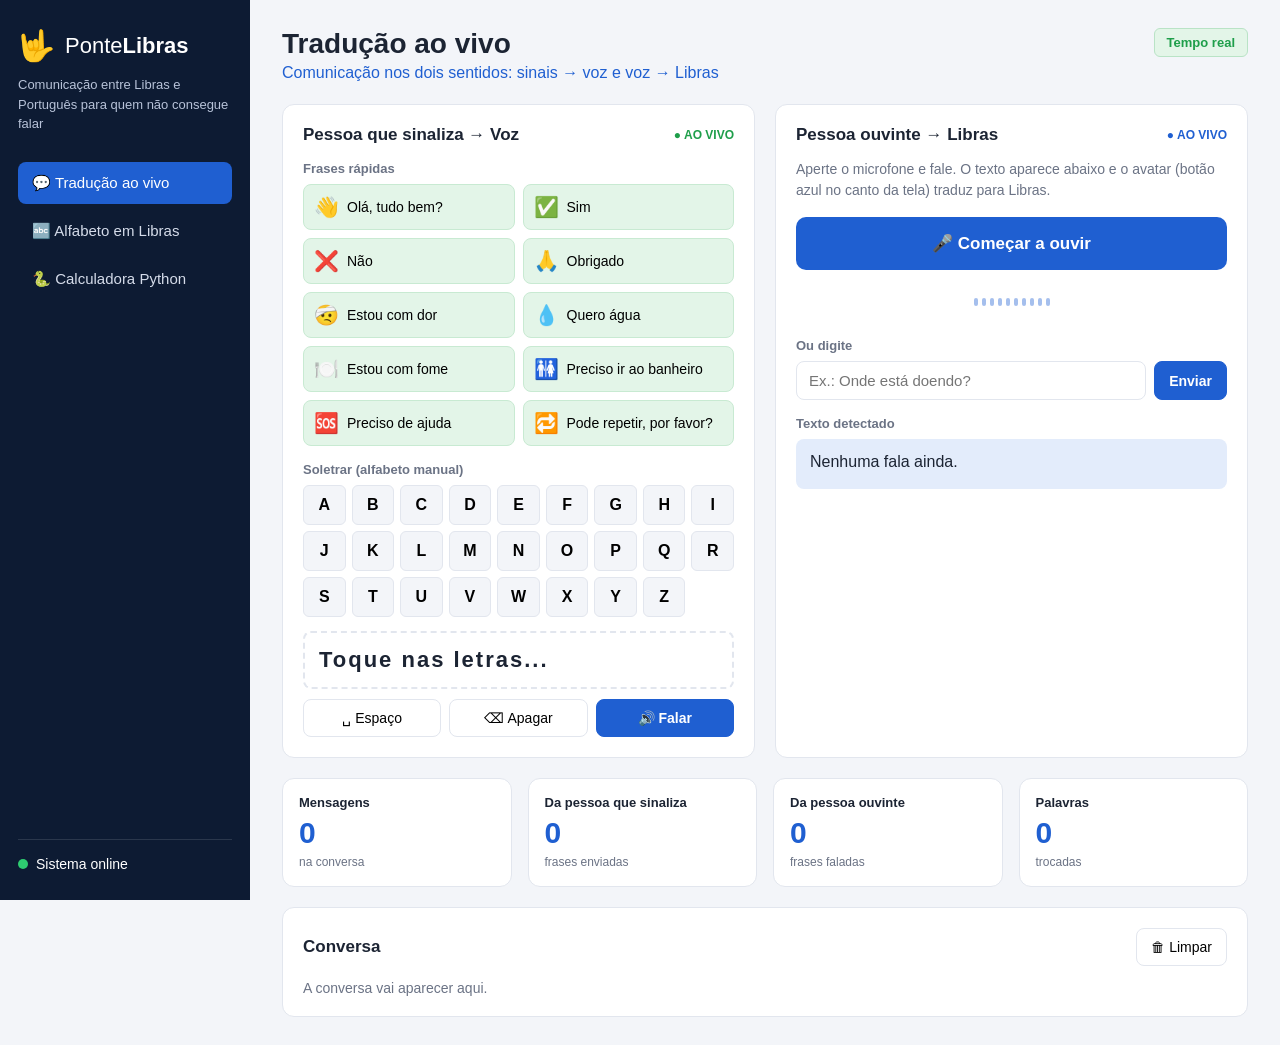
==== index.html @ c9fdf91e "chore: separação de pasta" ====
<!DOCTYPE html>
<html lang="pt-br">
<head>
    <meta charset="UTF-8">
    <meta name="viewport" content="width=device-width, initial-scale=1.0">
    <title>Ponte Libras - Tradução ao vivo</title>
    <link rel="stylesheet" href="css/style.css">
</head>
<body>

    <!-- MENU LATERAL -->
    <aside class="menu">
        <div class="logo">
            <span class="logo-icone">🤟</span>
            <span>Ponte<b>Libras</b></span>
        </div>
        <p class="logo-texto">Comunicação entre Libras e Português para quem não consegue falar</p>

        <nav>
            <a href="index.html" class="ativo">💬 Tradução ao vivo</a>
            <a href="alfabeto.html">🔤 Alfabeto em Libras</a>
            <a href="calculadora.html">🐍 Calculadora Python</a>
        </nav>

        <div class="status"><span class="bolinha"></span> Sistema online</div>
    </aside>

    <!-- CONTEÚDO -->
    <main>
        <header class="topo">
            <div>
                <h1>Tradução ao vivo</h1>
                <p>Comunicação nos dois sentidos: sinais → voz e voz → Libras</p>
            </div>
            <span class="selo">Tempo real</span>
        </header>

        <section class="cartoes">

            <!-- LADO 1: quem NÃO fala -->
            <article class="cartao">
                <div class="cartao-topo">
                    <h2>Pessoa que sinaliza → Voz</h2>
                    <span class="ao-vivo verde">● AO VIVO</span>
                </div>

                <h3>Frases rápidas</h3>
                <div id="frases" class="frases">
                    <!-- os botões são criados pelo JavaScript -->
                </div>

                <h3>Soletrar (alfabeto manual)</h3>
                <div id="letras" class="letras">
                    <!-- as letras são criadas pelo JavaScript -->
                </div>

                <div class="palavra-montada">
                    <span id="palavra" aria-live="polite">Toque nas letras...</span>
                </div>

                <div class="botoes">
                    <button onclick="adicionarEspaco()">␣ Espaço</button>
                    <button onclick="apagarLetra()">⌫ Apagar</button>
                    <button class="principal" onclick="enviarPalavra()">🔊 Falar</button>
                </div>
            </article>

            <!-- LADO 2: quem ouve e fala -->
            <article class="cartao">
                <div class="cartao-topo">
                    <h2>Pessoa ouvinte → Libras</h2>
                    <span class="ao-vivo azul">● AO VIVO</span>
                </div>

                <p class="dica">
                    Aperte o microfone e fale. O texto aparece abaixo e o avatar
                    (botão azul no canto da tela) traduz para Libras.
                </p>

                <button id="botaoMicrofone" class="microfone" onclick="ouvir()">🎤 Começar a ouvir</button>

                <div class="onda" id="onda">
                    <span></span><span></span><span></span><span></span><span></span>
                    <span></span><span></span><span></span><span></span><span></span>
                </div>

                <h3>Ou digite</h3>
                <div class="digitar">
                    <input type="text" id="textoOuvinte" placeholder="Ex.: Onde está doendo?">
                    <button class="principal" onclick="enviarTextoOuvinte()">Enviar</button>
                </div>

                <h3>Texto detectado</h3>
                <p id="ultimoTextoOuvinte" class="detectado">Nenhuma fala ainda.</p>
            </article>
        </section>

        <!-- NÚMEROS -->
        <section class="numeros">
            <div class="numero">
                <p>Mensagens</p>
                <strong id="totalMensagens">0</strong>
                <span>na conversa</span>
            </div>
            <div class="numero">
                <p>Da pessoa que sinaliza</p>
                <strong id="totalSinaliza" class="verde">0</strong>
                <span>frases enviadas</span>
            </div>
            <div class="numero">
                <p>Da pessoa ouvinte</p>
                <strong id="totalOuvinte" class="azul">0</strong>
                <span>frases faladas</span>
            </div>
            <div class="numero">
                <p>Palavras</p>
                <strong id="totalPalavras">0</strong>
                <span>trocadas</span>
            </div>
        </section>

        <!-- CONVERSA -->
        <section class="cartao conversa">
            <div class="cartao-topo">
                <h2>Conversa</h2>
                <button onclick="limparConversa()">🗑 Limpar</button>
            </div>
            <div id="mensagens">
                <p class="vazio">A conversa vai aparecer aqui.</p>
            </div>
        </section>
    </main>

    <!-- VLibras: avatar do governo que traduz texto para Libras -->
    <div vw class="enabled">
        <div vw-access-button class="active"></div>
        <div vw-plugin-wrapper>
            <div class="vw-plugin-top-wrapper"></div>
        </div>
    </div>
    <script src="https://vlibras.gov.br/app/vlibras-plugin.js"></script>
    <script>
        // só liga o avatar se o script carregou (precisa de internet)
        if (window.VLibras) {
            new window.VLibras.Widget('https://vlibras.gov.br/app');
        }
    </script>

    <script src="js/script.js"></script>
</body>
</html>
---- css/style.css ----
/* ================================
   PONTE LIBRAS - estilo
   ================================ */

:root {
    --azul-escuro: #0d1b33;
    --azul: #1f5fd1;
    --azul-claro: #e3ecfb;
    --verde: #1e9e4a;
    --verde-claro: #e3f5e8;
    --fundo: #f3f5f9;
    --branco: #ffffff;
    --texto: #1c2433;
    --cinza: #6b7385;
    --borda: #e2e6ee;
}

* {
    margin: 0;
    padding: 0;
    box-sizing: border-box;
}

body {
    font-family: 'Segoe UI', Arial, sans-serif;
    background: var(--fundo);
    color: var(--texto);
    display: flex;
    min-height: 100vh;
}

button {
    font-family: inherit;
    cursor: pointer;
}

button:focus-visible,
input:focus-visible,
a:focus-visible {
    outline: 3px solid var(--azul);
    outline-offset: 2px;
}

/* ---------- MENU LATERAL ---------- */

.menu {
    width: 250px;
    background: var(--azul-escuro);
    color: #fff;
    padding: 28px 18px;
    display: flex;
    flex-direction: column;
    position: sticky;
    top: 0;
    height: 100vh;
}

.logo {
    display: flex;
    align-items: center;
    gap: 10px;
    font-size: 22px;
}

.logo-icone {
    font-size: 30px;
}

.logo-texto {
    font-size: 13px;
    color: #b8c3d9;
    margin: 12px 0 28px;
    line-height: 1.5;
}

nav {
    display: flex;
    flex-direction: column;
    gap: 6px;
}

nav a {
    color: #d5dcea;
    text-decoration: none;
    padding: 12px 14px;
    border-radius: 8px;
    font-size: 15px;
}

nav a:hover {
    background: rgba(255, 255, 255, 0.08);
}

nav a.ativo {
    background: var(--azul);
    color: #fff;
}

.status {
    margin-top: auto;
    padding-top: 16px;
    border-top: 1px solid rgba(255, 255, 255, 0.12);
    font-size: 14px;
    display: flex;
    align-items: center;
    gap: 8px;
}

.bolinha {
    width: 10px;
    height: 10px;
    border-radius: 50%;
    background: #2ecc71;
}

/* ---------- CONTEÚDO ---------- */

main {
    flex: 1;
    padding: 28px 32px;
    max-width: 1200px;
}

.topo {
    display: flex;
    justify-content: space-between;
    align-items: flex-start;
    margin-bottom: 22px;
}

.topo h1 {
    font-size: 28px;
}

.topo p {
    color: var(--azul);
    margin-top: 4px;
}

.selo {
    background: var(--verde-claro);
    color: var(--verde);
    border: 1px solid #b9e3c6;
    padding: 6px 12px;
    border-radius: 6px;
    font-size: 13px;
    font-weight: 600;
}

.cartoes {
    display: grid;
    grid-template-columns: 1fr 1fr;
    gap: 20px;
}

.cartao {
    background: var(--branco);
    border: 1px solid var(--borda);
    border-radius: 12px;
    padding: 20px;
}

.cartao-topo {
    display: flex;
    justify-content: space-between;
    align-items: center;
    margin-bottom: 14px;
}

.cartao h2 {
    font-size: 17px;
}

.cartao h3 {
    font-size: 13px;
    color: var(--cinza);
    font-weight: 600;
    margin: 16px 0 8px;
}

.ao-vivo {
    font-size: 12px;
    font-weight: 700;
}

.verde { color: var(--verde); }
.azul { color: var(--azul); }

.dica {
    font-size: 14px;
    color: var(--cinza);
    line-height: 1.5;
}

/* ---------- BOTÕES ---------- */

.botoes button,
.digitar button,
.cartao-topo button {
    border: 1px solid var(--borda);
    background: var(--branco);
    padding: 10px 14px;
    border-radius: 8px;
    font-size: 14px;
}

button.principal {
    background: var(--azul);
    color: #fff;
    border-color: var(--azul);
    font-weight: 600;
}

button.principal:hover {
    background: #174bab;
}

.frases {
    display: grid;
    grid-template-columns: 1fr 1fr;
    gap: 8px;
}

.frase {
    display: flex;
    align-items: center;
    gap: 8px;
    text-align: left;
    background: var(--verde-claro);
    border: 1px solid #c8ead2;
    border-radius: 8px;
    padding: 10px;
    font-size: 14px;
    min-height: 46px;
}

.frase span {
    font-size: 20px;
}

.frase:hover {
    background: #d0eeda;
}

.letras {
    display: grid;
    grid-template-columns: repeat(9, 1fr);
    gap: 6px;
}

.letra {
    background: var(--fundo);
    border: 1px solid var(--borda);
    border-radius: 6px;
    padding: 10px 0;
    font-size: 16px;
    font-weight: 700;
    min-height: 40px;
}

.letra:hover {
    background: var(--azul-claro);
}

.palavra-montada {
    margin: 14px 0 10px;
    padding: 14px;
    border: 2px dashed var(--borda);
    border-radius: 8px;
    font-size: 22px;
    font-weight: 700;
    letter-spacing: 2px;
    min-height: 58px;
}

.botoes {
    display: flex;
    gap: 8px;
}

.botoes button {
    flex: 1;
}

.microfone {
    width: 100%;
    margin-top: 16px;
    padding: 16px;
    font-size: 17px;
    font-weight: 600;
    border-radius: 10px;
    border: none;
    background: var(--azul);
    color: #fff;
}

.microfone.gravando {
    background: #c62828;
}

/* ondinha de áudio */
.onda {
    display: flex;
    justify-content: center;
    align-items: center;
    gap: 4px;
    height: 40px;
    margin: 12px 0;
}

.onda span {
    width: 4px;
    height: 8px;
    background: var(--azul);
    border-radius: 2px;
    opacity: 0.4;
}

.onda.mexendo span {
    opacity: 1;
    animation: pular 0.8s ease-in-out infinite;
}

.onda.mexendo span:nth-child(2n) { animation-delay: 0.2s; }
.onda.mexendo span:nth-child(3n) { animation-delay: 0.4s; }

@keyframes pular {
    0%, 100% { height: 8px; }
    50% { height: 34px; }
}

.digitar {
    display: flex;
    gap: 8px;
}

.digitar input {
    flex: 1;
    padding: 10px 12px;
    border: 1px solid var(--borda);
    border-radius: 8px;
    font-size: 15px;
}

.detectado {
    background: var(--azul-claro);
    padding: 14px;
    border-radius: 8px;
    font-size: 16px;
    min-height: 50px;
}

/* ---------- NÚMEROS ---------- */

.numeros {
    display: grid;
    grid-template-columns: repeat(4, 1fr);
    gap: 16px;
    margin: 20px 0;
}

.numero {
    background: var(--branco);
    border: 1px solid var(--borda);
    border-radius: 12px;
    padding: 16px;
}

.numero p {
    font-size: 13px;
    font-weight: 600;
}

.numero strong {
    display: block;
    font-size: 30px;
    margin: 6px 0 2px;
    color: var(--azul);
}

.numero span {
    font-size: 12px;
    color: var(--cinza);
}

/* ---------- CONVERSA ---------- */

#mensagens {
    display: flex;
    flex-direction: column;
    gap: 10px;
    max-height: 340px;
    overflow-y: auto;
}

.vazio {
    color: var(--cinza);
    font-size: 14px;
}

.mensagem {
    position: relative;
    padding: 12px 50px 12px 14px;
    border-radius: 10px;
    border: 1px solid;
}

.msg-ouvinte {
    background: var(--azul-claro);
    border-color: #c4d6f6;
}

.msg-sinaliza {
    background: var(--verde-claro);
    border-color: #c8ead2;
}

.msg-topo {
    font-size: 13px;
    margin-bottom: 4px;
}

.msg-topo small {
    color: var(--cinza);
    margin-left: 6px;
}

.mensagem p {
    font-size: 16px;
}

.ouvir-de-novo {
    position: absolute;
    right: 10px;
    top: 50%;
    transform: translateY(-50%);
    border: none;
    background: none;
    font-size: 20px;
}

/* ---------- ALFABETO ---------- */

.grade-alfabeto {
    display: grid;
    grid-template-columns: repeat(auto-fill, minmax(120px, 1fr));
    gap: 12px;
}

.cartao-letra {
    background: var(--branco);
    border: 1px solid var(--borda);
    border-radius: 12px;
    padding: 14px;
    text-align: center;
    font-size: 15px;
}

.cartao-letra img {
    width: 80px;
    height: 80px;
    object-fit: contain;
    display: block;
    margin: 0 auto 8px;
}

.cartao-letra strong {
    font-size: 30px;
    display: block;
    color: var(--azul);
}

.cartao-letra:hover {
    border-color: var(--azul);
}

.cartao-letra.destaque {
    border-color: var(--verde);
    background: var(--verde-claro);
}

/* ---------- CALCULADORA PYTHON ---------- */

.campos {
    display: flex;
    gap: 10px;
    flex-wrap: wrap;
    margin: 12px 0;
}

.campos label {
    display: flex;
    flex-direction: column;
    font-size: 13px;
    font-weight: 600;
    gap: 4px;
}

.campos input {
    width: 90px;
    padding: 10px;
    border: 1px solid var(--borda);
    border-radius: 8px;
    font-size: 16px;
}

.formula {
    font-family: Consolas, monospace;
    background: var(--fundo);
    padding: 8px 12px;
    border-radius: 6px;
    display: inline-block;
}

.resultado {
    background: var(--fundo);
    border-radius: 8px;
    padding: 14px;
    margin-top: 12px;
    white-space: pre-line;
    font-family: Consolas, monospace;
    font-size: 15px;
    min-height: 60px;
}

.carregando {
    color: var(--cinza);
    font-size: 14px;
}

/* ---------- CELULAR ---------- */

@media (max-width: 900px) {
    body {
        flex-direction: column;
    }

    .menu {
        width: 100%;
        height: auto;
        position: static;
        padding: 16px;
    }

    .logo-texto,
    .status {
        display: none;
    }

    nav {
        flex-direction: row;
        flex-wrap: wrap;
        margin-top: 10px;
    }

    main {
        padding: 18px;
    }

    .cartoes {
        grid-template-columns: 1fr;
    }

    .numeros {
        grid-template-columns: 1fr 1fr;
    }

    .letras {
        grid-template-columns: repeat(7, 1fr);
    }
}
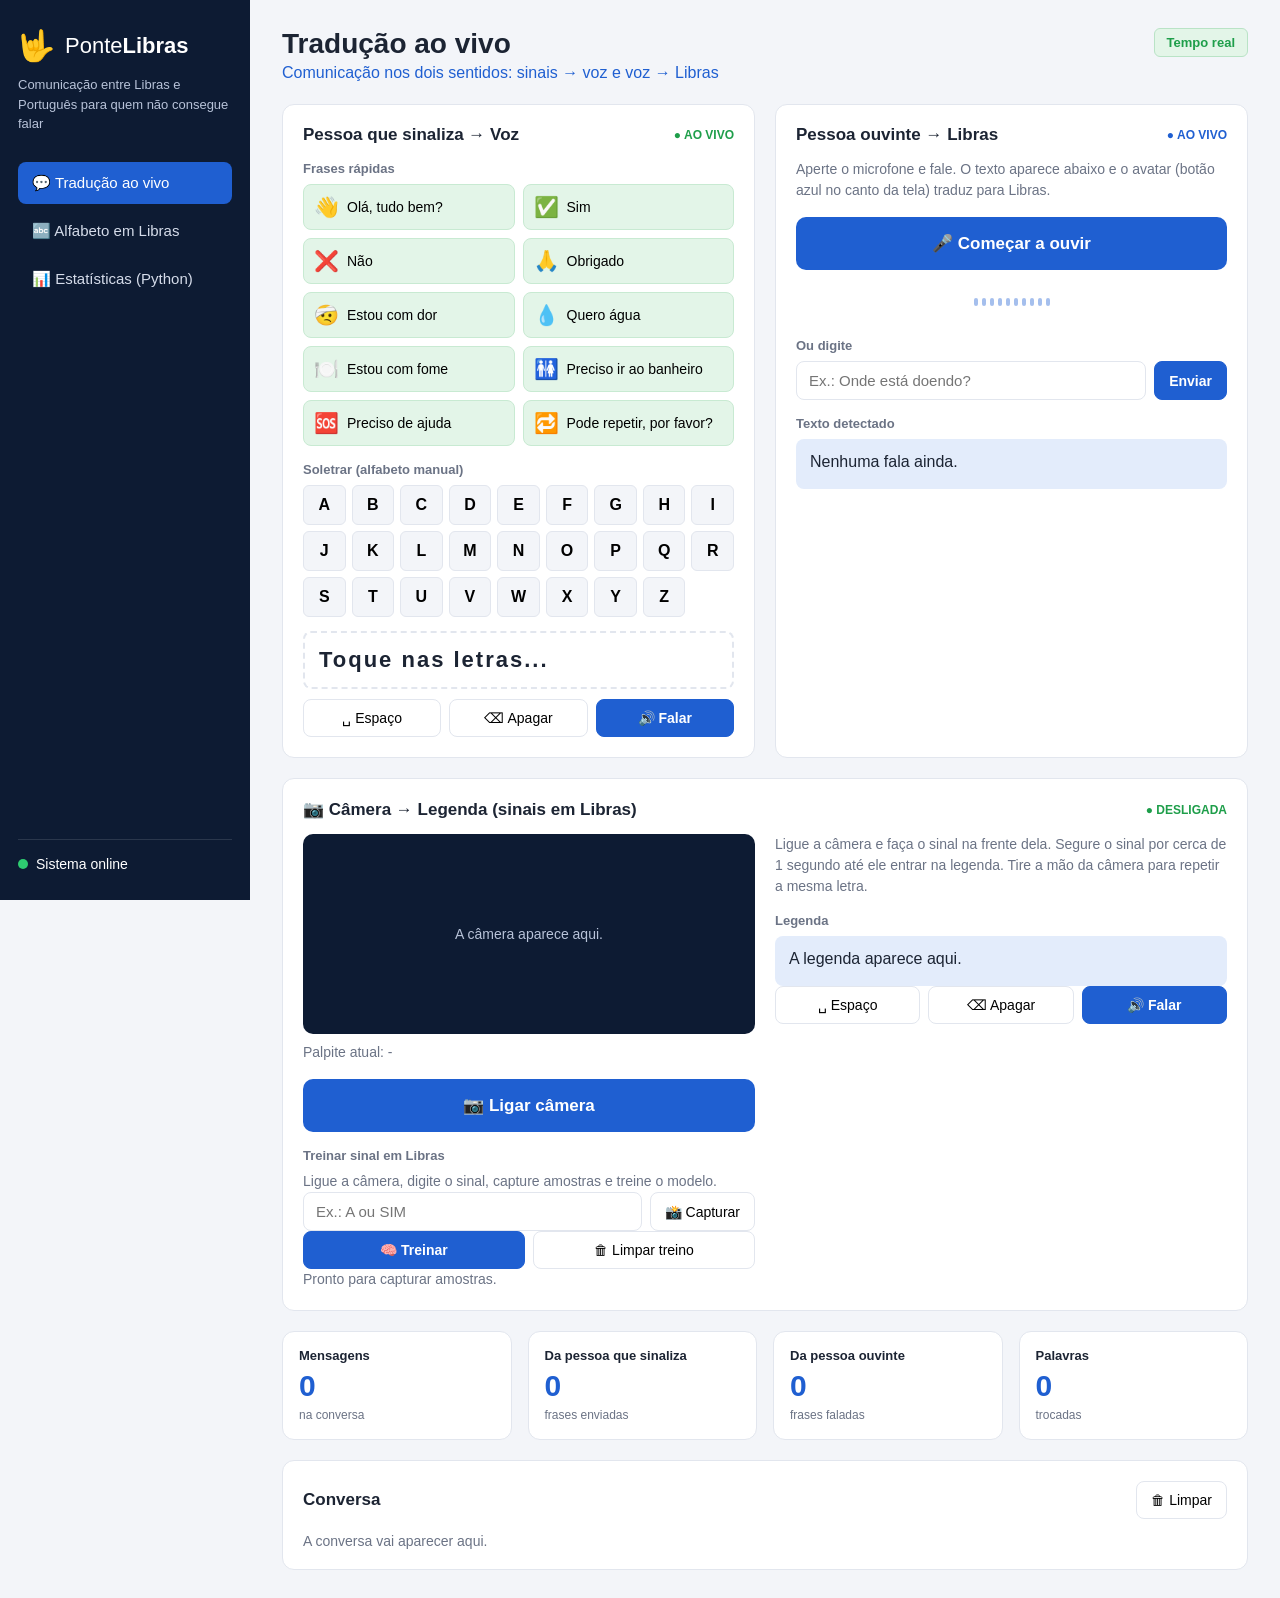
==== commit ff52ac44: "refactor: organização de pastas" ====
--- a/index.html
+++ b/index.html
@@ -8,7 +8,6 @@
 </head>
 <body>
 
-    <!-- MENU LATERAL -->
     <aside class="menu">
         <div class="logo">
             <span class="logo-icone">🤟</span>
@@ -19,13 +18,12 @@
         <nav>
             <a href="index.html" class="ativo">💬 Tradução ao vivo</a>
             <a href="alfabeto.html">🔤 Alfabeto em Libras</a>
-            <a href="calculadora.html">🐍 Calculadora Python</a>
+            <a href="estatisticas.html">📊 Estatísticas (Python)</a>
         </nav>
 
         <div class="status"><span class="bolinha"></span> Sistema online</div>
     </aside>
 
-    <!-- CONTEÚDO -->
     <main>
         <header class="topo">
             <div>
@@ -37,7 +35,6 @@
 
         <section class="cartoes">
 
-            <!-- LADO 1: quem NÃO fala -->
             <article class="cartao">
                 <div class="cartao-topo">
                     <h2>Pessoa que sinaliza → Voz</h2>
@@ -45,14 +42,10 @@
                 </div>
 
                 <h3>Frases rápidas</h3>
-                <div id="frases" class="frases">
-                    <!-- os botões são criados pelo JavaScript -->
-                </div>
+                <div id="frases" class="frases"></div>
 
                 <h3>Soletrar (alfabeto manual)</h3>
-                <div id="letras" class="letras">
-                    <!-- as letras são criadas pelo JavaScript -->
-                </div>
+                <div id="letras" class="letras"></div>
 
                 <div class="palavra-montada">
                     <span id="palavra" aria-live="polite">Toque nas letras...</span>
@@ -65,7 +58,6 @@
                 </div>
             </article>
 
-            <!-- LADO 2: quem ouve e fala -->
             <article class="cartao">
                 <div class="cartao-topo">
                     <h2>Pessoa ouvinte → Libras</h2>
@@ -95,7 +87,51 @@
             </article>
         </section>
 
-        <!-- NÚMEROS -->
+        <section class="cartao camera-secao">
+            <div class="cartao-topo">
+                <h2>📷 Câmera → Legenda (sinais em Libras)</h2>
+                <span class="ao-vivo verde" id="statusCamera">● DESLIGADA</span>
+            </div>
+
+            <div class="camera-grade">
+                <div>
+                    <div id="areaCamera" class="area-camera">
+                        <p class="camera-aviso">A câmera aparece aqui.</p>
+                    </div>
+                    <p id="palpite" class="dica">Palpite atual: -</p>
+                    <button id="botaoCamera" class="microfone" onclick="alternarCamera()">📷 Ligar câmera</button>
+
+                    <div class="treino-libras">
+                        <h3>Treinar sinal em Libras</h3>
+                        <p class="dica">Ligue a câmera, digite o sinal, capture amostras e treine o modelo.</p>
+                        <div class="digitar">
+                            <input type="text" id="sinalTreino" placeholder="Ex.: A ou SIM" maxlength="20">
+                            <button type="button" onclick="capturarAmostraLibras()">📸 Capturar</button>
+                        </div>
+                        <div class="botoes">
+                            <button type="button" class="principal" onclick="treinarLibras()">🧠 Treinar</button>
+                            <button type="button" onclick="limparAmostrasLibras()">🗑 Limpar treino</button>
+                        </div>
+                        <p id="infoTreinoLibras" class="dica">Pronto para capturar amostras.</p>
+                    </div>
+                </div>
+
+                <div>
+                    <p class="dica">
+                        Ligue a câmera e faça o sinal na frente dela. Segure o sinal por cerca de
+                        1 segundo até ele entrar na legenda. Tire a mão da câmera para repetir a mesma letra.
+                    </p>
+                    <h3>Legenda</h3>
+                    <p id="legenda" class="detectado" aria-live="polite">A legenda aparece aqui.</p>
+                    <div class="botoes">
+                        <button onclick="espacoLegenda()">␣ Espaço</button>
+                        <button onclick="apagarLegenda()">⌫ Apagar</button>
+                        <button class="principal" onclick="falarLegenda()">🔊 Falar</button>
+                    </div>
+                </div>
+            </div>
+        </section>
+
         <section class="numeros">
             <div class="numero">
                 <p>Mensagens</p>
@@ -119,7 +155,6 @@
             </div>
         </section>
 
-        <!-- CONVERSA -->
         <section class="cartao conversa">
             <div class="cartao-topo">
                 <h2>Conversa</h2>
@@ -131,7 +166,6 @@
         </section>
     </main>
 
-    <!-- VLibras: avatar do governo que traduz texto para Libras -->
     <div vw class="enabled">
         <div vw-access-button class="active"></div>
         <div vw-plugin-wrapper>
@@ -140,12 +174,12 @@
     </div>
     <script src="https://vlibras.gov.br/app/vlibras-plugin.js"></script>
     <script>
-        // só liga o avatar se o script carregou (precisa de internet)
         if (window.VLibras) {
             new window.VLibras.Widget('https://vlibras.gov.br/app');
         }
     </script>
 
     <script src="js/script.js"></script>
+    <script src="js/camera.js"></script>
 </body>
-</html>
+</html>
--- a/css/style.css
+++ b/css/style.css
@@ -569,3 +569,101 @@
         grid-template-columns: repeat(7, 1fr);
     }
 }
+
+
+/* ---------- PAINEL DA LETRA (alfabeto) ---------- */
+
+.painel-letra {
+    display: flex;
+    align-items: center;
+    gap: 24px;
+    margin-top: 20px;
+}
+
+.painel-letra img {
+    width: 160px;
+    height: 160px;
+    object-fit: contain;
+}
+
+.painel-letra strong {
+    font-size: 90px;
+    line-height: 1;
+    color: var(--azul);
+}
+
+.painel-letra p {
+    font-size: 16px;
+    color: var(--cinza);
+}
+
+/* ---------- CÂMERA (tradução ao vivo) ---------- */
+
+.camera-secao {
+    margin-top: 20px;
+}
+
+.camera-grade {
+    display: grid;
+    grid-template-columns: 1fr 1fr;
+    gap: 20px;
+}
+
+.area-camera {
+    background: var(--azul-escuro);
+    border-radius: 10px;
+    min-height: 200px;
+    display: flex;
+    justify-content: center;
+    align-items: center;
+    overflow: hidden;
+    margin-bottom: 8px;
+}
+
+.area-camera canvas {
+    max-width: 100%;
+    height: auto;
+}
+
+.camera-aviso {
+    color: #b8c3d9;
+    font-size: 14px;
+}
+
+/* ---------- GRÁFICO (estatísticas) ---------- */
+
+.barra-linha {
+    display: grid;
+    grid-template-columns: 100px 1fr 90px;
+    align-items: center;
+    gap: 8px;
+    margin-bottom: 8px;
+    font-size: 14px;
+}
+
+.barra-fundo {
+    background: var(--fundo);
+    border-radius: 6px;
+    height: 18px;
+}
+
+.barra {
+    background: var(--azul);
+    height: 100%;
+    border-radius: 6px;
+}
+
+.barra-linha small {
+    color: var(--cinza);
+}
+
+@media (max-width: 900px) {
+    .camera-grade {
+        grid-template-columns: 1fr;
+    }
+
+    .painel-letra {
+        flex-direction: column;
+        text-align: center;
+    }
+}
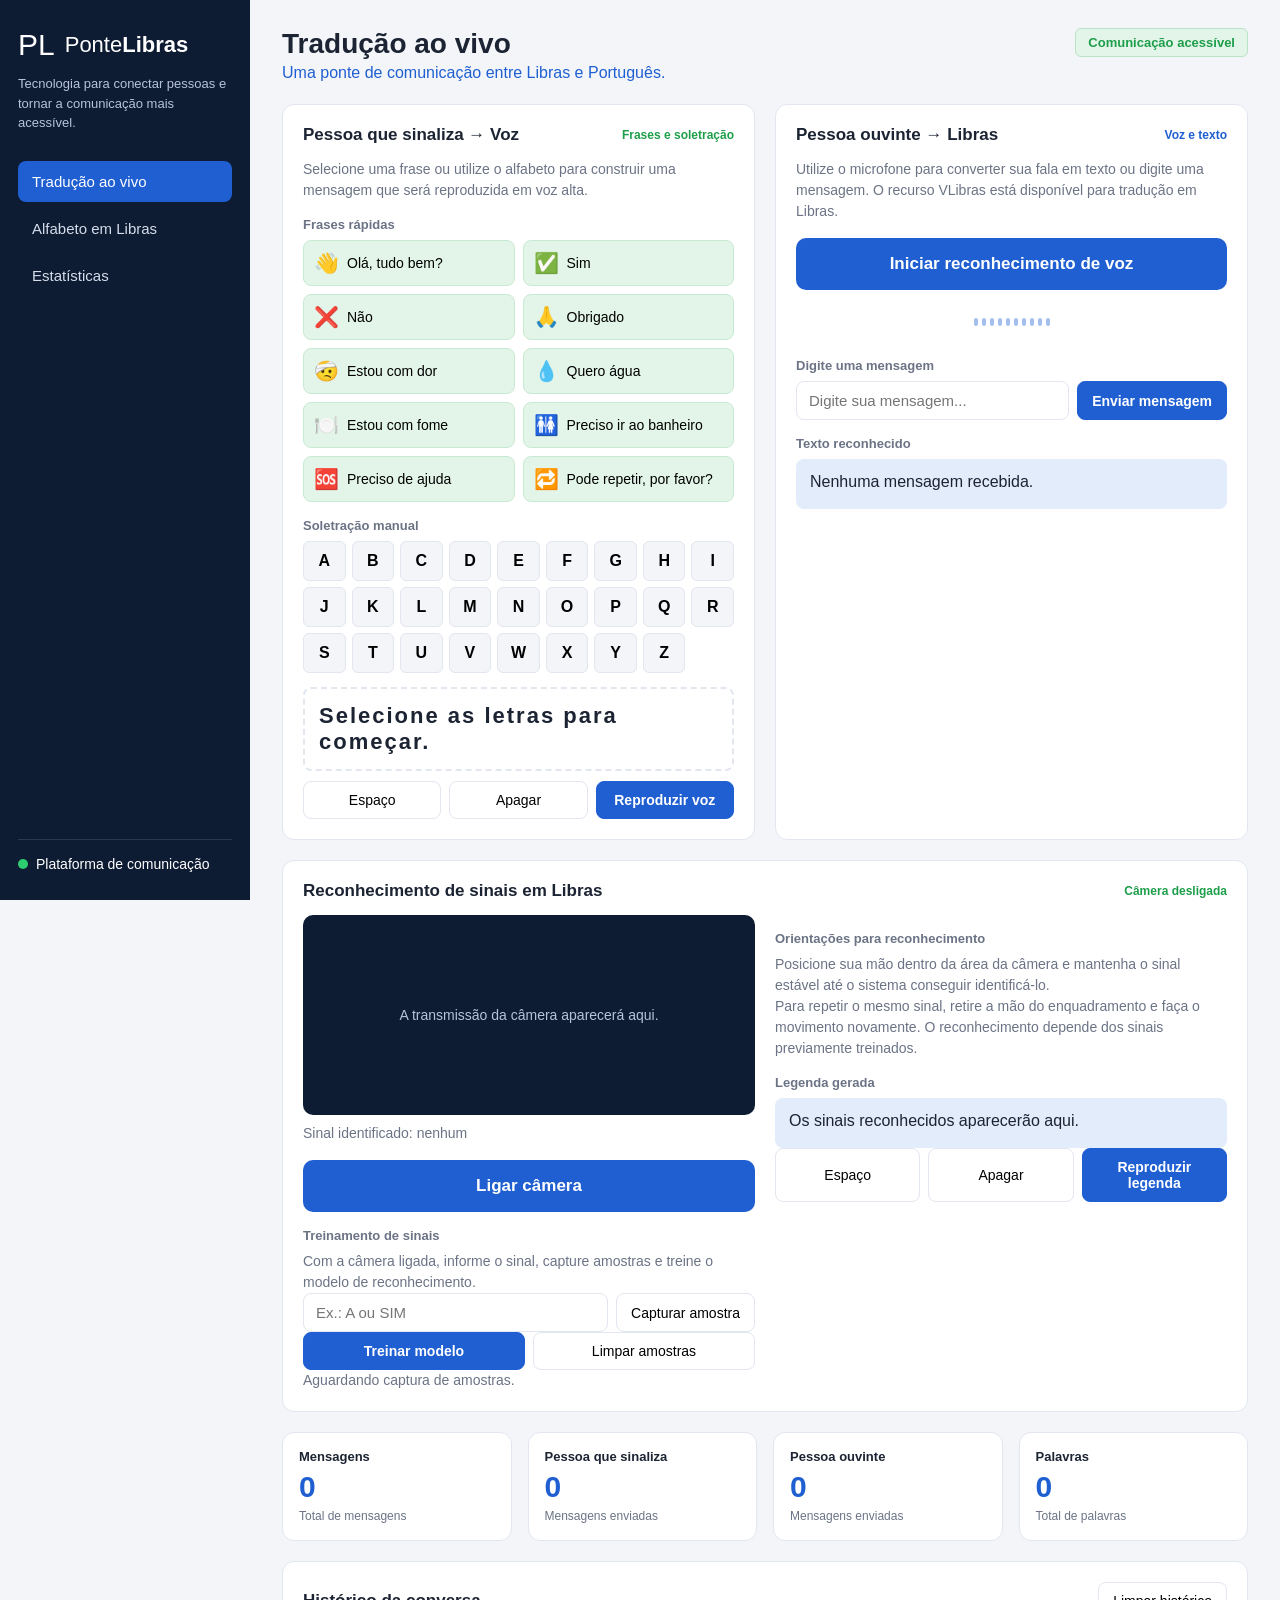
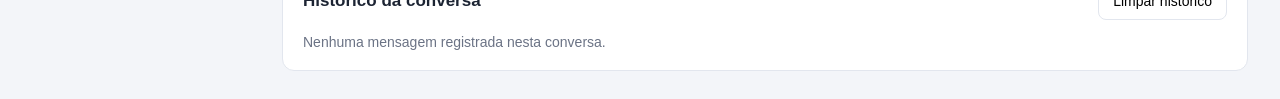
==== commit 628b6c01: "feat: moderniza interface e melhora acessibilidade" ====
--- a/index.html
+++ b/index.html
@@ -1,177 +1,399 @@
+
 <!DOCTYPE html>
-<html lang="pt-br">
+<html lang="pt-BR">
 <head>
     <meta charset="UTF-8">
     <meta name="viewport" content="width=device-width, initial-scale=1.0">
-    <title>Ponte Libras - Tradução ao vivo</title>
+    <meta name="description" content="Ponte Libras: plataforma de comunicação acessível entre pessoas surdas e ouvintes.">
+    <title>Ponte Libras | Tradução ao vivo</title>
     <link rel="stylesheet" href="css/style.css">
+
+    <style>
+        .pular-conteudo {
+            position: absolute;
+            top: -100px;
+            left: 12px;
+            z-index: 1000;
+            padding: 12px 16px;
+            background: #ffffff;
+            color: #0d1b33;
+            border: 2px solid #1f5fd1;
+            border-radius: 8px;
+        }
+
+        .pular-conteudo:focus {
+            top: 12px;
+        }
+    </style>
 </head>
+
 <body>
-
+    <a href="#conteudo-principal" class="pular-conteudo">
+        Pular para o conteúdo principal
+    </a>
+
+    <!-- MENU LATERAL -->
     <aside class="menu">
         <div class="logo">
-            <span class="logo-icone">🤟</span>
+            <span class="logo-icone" aria-hidden="true">PL</span>
             <span>Ponte<b>Libras</b></span>
         </div>
-        <p class="logo-texto">Comunicação entre Libras e Português para quem não consegue falar</p>
-
-        <nav>
-            <a href="index.html" class="ativo">💬 Tradução ao vivo</a>
-            <a href="alfabeto.html">🔤 Alfabeto em Libras</a>
-            <a href="estatisticas.html">📊 Estatísticas (Python)</a>
+
+        <p class="logo-texto">
+            Tecnologia para conectar pessoas e tornar
+            a comunicação mais acessível.
+        </p>
+
+        <nav aria-label="Navegação principal">
+            <a href="index.html" class="ativo" aria-current="page">
+                Tradução ao vivo
+            </a>
+
+            <a href="alfabeto.html">
+                Alfabeto em Libras
+            </a>
+
+            <a href="estatisticas.html">
+                Estatísticas
+            </a>
         </nav>
 
-        <div class="status"><span class="bolinha"></span> Sistema online</div>
+        <div class="status">
+            <span class="bolinha" aria-hidden="true"></span>
+            Plataforma de comunicação
+        </div>
     </aside>
 
-    <main>
+    <!-- CONTEÚDO PRINCIPAL -->
+    <main id="conteudo-principal" tabindex="-1">
+
         <header class="topo">
             <div>
                 <h1>Tradução ao vivo</h1>
-                <p>Comunicação nos dois sentidos: sinais → voz e voz → Libras</p>
-            </div>
-            <span class="selo">Tempo real</span>
+                <p>
+                    Uma ponte de comunicação entre
+                    Libras e Português.
+                </p>
+            </div>
+
+            <span class="selo">Comunicação acessível</span>
         </header>
 
-        <section class="cartoes">
-
+        <!-- TRADUÇÃO NOS DOIS SENTIDOS -->
+        <section class="cartoes" aria-label="Ferramentas de tradução">
+
+            <!-- PESSOA QUE SINALIZA -->
             <article class="cartao">
                 <div class="cartao-topo">
                     <h2>Pessoa que sinaliza → Voz</h2>
-                    <span class="ao-vivo verde">● AO VIVO</span>
-                </div>
+                    <span class="ao-vivo verde">
+                        Frases e soletração
+                    </span>
+                </div>
+
+                <p class="dica">
+                    Selecione uma frase ou utilize o alfabeto
+                    para construir uma mensagem que será
+                    reproduzida em voz alta.
+                </p>
 
                 <h3>Frases rápidas</h3>
                 <div id="frases" class="frases"></div>
 
-                <h3>Soletrar (alfabeto manual)</h3>
+                <h3>Soletração manual</h3>
                 <div id="letras" class="letras"></div>
 
                 <div class="palavra-montada">
-                    <span id="palavra" aria-live="polite">Toque nas letras...</span>
+                    <span id="palavra" aria-live="polite">
+                        Selecione as letras para começar.
+                    </span>
                 </div>
 
                 <div class="botoes">
-                    <button onclick="adicionarEspaco()">␣ Espaço</button>
-                    <button onclick="apagarLetra()">⌫ Apagar</button>
-                    <button class="principal" onclick="enviarPalavra()">🔊 Falar</button>
+                    <button type="button" onclick="adicionarEspaco()">
+                        Espaço
+                    </button>
+
+                    <button type="button" onclick="apagarLetra()">
+                        Apagar
+                    </button>
+
+                    <button type="button" class="principal" onclick="enviarPalavra()">
+                        Reproduzir voz
+                    </button>
                 </div>
             </article>
 
+            <!-- PESSOA OUVINTE -->
             <article class="cartao">
                 <div class="cartao-topo">
                     <h2>Pessoa ouvinte → Libras</h2>
-                    <span class="ao-vivo azul">● AO VIVO</span>
+                    <span class="ao-vivo azul">
+                        Voz e texto
+                    </span>
                 </div>
 
                 <p class="dica">
-                    Aperte o microfone e fale. O texto aparece abaixo e o avatar
-                    (botão azul no canto da tela) traduz para Libras.
+                    Utilize o microfone para converter sua fala
+                    em texto ou digite uma mensagem.
+                    O recurso VLibras está disponível
+                    para tradução em Libras.
                 </p>
 
-                <button id="botaoMicrofone" class="microfone" onclick="ouvir()">🎤 Começar a ouvir</button>
-
-                <div class="onda" id="onda">
-                    <span></span><span></span><span></span><span></span><span></span>
-                    <span></span><span></span><span></span><span></span><span></span>
-                </div>
-
-                <h3>Ou digite</h3>
+                <button
+                    type="button"
+                    id="botaoMicrofone"
+                    class="microfone"
+                    onclick="ouvir()"
+                >
+                    Iniciar reconhecimento de voz
+                </button>
+
+                <div class="onda" id="onda" aria-hidden="true">
+                    <span></span><span></span><span></span>
+                    <span></span><span></span><span></span>
+                    <span></span><span></span><span></span>
+                    <span></span>
+                </div>
+
+                <h3>Digite uma mensagem</h3>
+
                 <div class="digitar">
-                    <input type="text" id="textoOuvinte" placeholder="Ex.: Onde está doendo?">
-                    <button class="principal" onclick="enviarTextoOuvinte()">Enviar</button>
-                </div>
-
-                <h3>Texto detectado</h3>
-                <p id="ultimoTextoOuvinte" class="detectado">Nenhuma fala ainda.</p>
+                    <input
+                        type="text"
+                        id="textoOuvinte"
+                        aria-label="Mensagem da pessoa ouvinte"
+                        placeholder="Digite sua mensagem..."
+                    >
+
+                    <button
+                        type="button"
+                        class="principal"
+                        onclick="enviarTextoOuvinte()"
+                    >
+                        Enviar mensagem
+                    </button>
+                </div>
+
+                <h3>Texto reconhecido</h3>
+
+                <p
+                    id="ultimoTextoOuvinte"
+                    class="detectado"
+                    aria-live="polite"
+                    aria-atomic="true"
+                >
+                    Nenhuma mensagem recebida.
+                </p>
             </article>
         </section>
 
-        <section class="cartao camera-secao">
+        <!-- RECONHECIMENTO DE SINAIS -->
+        <section class="cartao camera-secao" aria-labelledby="titulo-camera">
+
             <div class="cartao-topo">
-                <h2>📷 Câmera → Legenda (sinais em Libras)</h2>
-                <span class="ao-vivo verde" id="statusCamera">● DESLIGADA</span>
+                <h2 id="titulo-camera">
+                    Reconhecimento de sinais em Libras
+                </h2>
+
+                <span
+                    class="ao-vivo verde"
+                    id="statusCamera"
+                    role="status"
+                >
+                    Câmera desligada
+                </span>
             </div>
 
             <div class="camera-grade">
                 <div>
                     <div id="areaCamera" class="area-camera">
-                        <p class="camera-aviso">A câmera aparece aqui.</p>
+                        <p class="camera-aviso">
+                            A transmissão da câmera aparecerá aqui.
+                        </p>
                     </div>
-                    <p id="palpite" class="dica">Palpite atual: -</p>
-                    <button id="botaoCamera" class="microfone" onclick="alternarCamera()">📷 Ligar câmera</button>
-
+
+                    <p id="palpite" class="dica" aria-live="polite">
+                        Sinal identificado: nenhum
+                    </p>
+
+                    <button
+                        type="button"
+                        id="botaoCamera"
+                        class="microfone"
+                        onclick="alternarCamera()"
+                    >
+                        Ligar câmera
+                    </button>
+
+                    <!-- TREINAMENTO -->
                     <div class="treino-libras">
-                        <h3>Treinar sinal em Libras</h3>
-                        <p class="dica">Ligue a câmera, digite o sinal, capture amostras e treine o modelo.</p>
+                        <h3>Treinamento de sinais</h3>
+
+                        <p class="dica">
+                            Com a câmera ligada, informe o sinal,
+                            capture amostras e treine o modelo
+                            de reconhecimento.
+                        </p>
+
                         <div class="digitar">
-                            <input type="text" id="sinalTreino" placeholder="Ex.: A ou SIM" maxlength="20">
-                            <button type="button" onclick="capturarAmostraLibras()">📸 Capturar</button>
+                            <input
+                                type="text"
+                                id="sinalTreino"
+                                aria-label="Letra ou sinal para treinamento"
+                                placeholder="Ex.: A ou SIM"
+                                maxlength="20"
+                            >
+
+                            <button
+                                type="button"
+                                onclick="capturarAmostraLibras()"
+                            >
+                                Capturar amostra
+                            </button>
                         </div>
+
                         <div class="botoes">
-                            <button type="button" class="principal" onclick="treinarLibras()">🧠 Treinar</button>
-                            <button type="button" onclick="limparAmostrasLibras()">🗑 Limpar treino</button>
+                            <button
+                                type="button"
+                                class="principal"
+                                onclick="treinarLibras()"
+                            >
+                                Treinar modelo
+                            </button>
+
+                            <button
+                                type="button"
+                                onclick="limparAmostrasLibras()"
+                            >
+                                Limpar amostras
+                            </button>
                         </div>
-                        <p id="infoTreinoLibras" class="dica">Pronto para capturar amostras.</p>
+
+                        <p
+                            id="infoTreinoLibras"
+                            class="dica"
+                            role="status"
+                        >
+                            Aguardando captura de amostras.
+                        </p>
                     </div>
                 </div>
 
+                <!-- LEGENDA -->
                 <div>
+                    <h3>Orientações para reconhecimento</h3>
+
                     <p class="dica">
-                        Ligue a câmera e faça o sinal na frente dela. Segure o sinal por cerca de
-                        1 segundo até ele entrar na legenda. Tire a mão da câmera para repetir a mesma letra.
+                        Posicione sua mão dentro da área da câmera
+                        e mantenha o sinal estável até o sistema
+                        conseguir identificá-lo.
                     </p>
-                    <h3>Legenda</h3>
-                    <p id="legenda" class="detectado" aria-live="polite">A legenda aparece aqui.</p>
+
+                    <p class="dica">
+                        Para repetir o mesmo sinal, retire a mão
+                        do enquadramento e faça o movimento novamente.
+                        O reconhecimento depende dos sinais
+                        previamente treinados.
+                    </p>
+
+                    <h3>Legenda gerada</h3>
+
+                    <p
+                        id="legenda"
+                        class="detectado"
+                        aria-live="polite"
+                        aria-atomic="true"
+                    >
+                        Os sinais reconhecidos aparecerão aqui.
+                    </p>
+
                     <div class="botoes">
-                        <button onclick="espacoLegenda()">␣ Espaço</button>
-                        <button onclick="apagarLegenda()">⌫ Apagar</button>
-                        <button class="principal" onclick="falarLegenda()">🔊 Falar</button>
+                        <button
+                            type="button"
+                            onclick="espacoLegenda()"
+                        >
+                            Espaço
+                        </button>
+
+                        <button
+                            type="button"
+                            onclick="apagarLegenda()"
+                        >
+                            Apagar
+                        </button>
+
+                        <button
+                            type="button"
+                            class="principal"
+                            onclick="falarLegenda()"
+                        >
+                            Reproduzir legenda
+                        </button>
                     </div>
                 </div>
             </div>
         </section>
 
-        <section class="numeros">
+        <!-- INDICADORES -->
+        <section class="numeros" aria-label="Indicadores da conversa">
             <div class="numero">
                 <p>Mensagens</p>
                 <strong id="totalMensagens">0</strong>
-                <span>na conversa</span>
-            </div>
+                <span>Total de mensagens</span>
+            </div>
+
             <div class="numero">
-                <p>Da pessoa que sinaliza</p>
+                <p>Pessoa que sinaliza</p>
                 <strong id="totalSinaliza" class="verde">0</strong>
-                <span>frases enviadas</span>
-            </div>
+                <span>Mensagens enviadas</span>
+            </div>
+
             <div class="numero">
-                <p>Da pessoa ouvinte</p>
+                <p>Pessoa ouvinte</p>
                 <strong id="totalOuvinte" class="azul">0</strong>
-                <span>frases faladas</span>
-            </div>
+                <span>Mensagens enviadas</span>
+            </div>
+
             <div class="numero">
                 <p>Palavras</p>
                 <strong id="totalPalavras">0</strong>
-                <span>trocadas</span>
+                <span>Total de palavras</span>
             </div>
         </section>
 
-        <section class="cartao conversa">
+        <!-- HISTÓRICO -->
+        <section class="cartao conversa" aria-labelledby="titulo-conversa">
             <div class="cartao-topo">
-                <h2>Conversa</h2>
-                <button onclick="limparConversa()">🗑 Limpar</button>
-            </div>
-            <div id="mensagens">
-                <p class="vazio">A conversa vai aparecer aqui.</p>
+                <h2 id="titulo-conversa">
+                    Histórico da conversa
+                </h2>
+
+                <button
+                    type="button"
+                    onclick="limparConversa()"
+                    aria-label="Limpar histórico da conversa"
+                >
+                    Limpar histórico
+                </button>
+            </div>
+
+            <div id="mensagens" aria-label="Mensagens da conversa">
+                <p class="vazio">
+                    Nenhuma mensagem registrada nesta conversa.
+                </p>
             </div>
         </section>
     </main>
 
+    <!-- INTEGRAÇÃO VLIBRAS -->
     <div vw class="enabled">
         <div vw-access-button class="active"></div>
         <div vw-plugin-wrapper>
             <div class="vw-plugin-top-wrapper"></div>
         </div>
     </div>
+
     <script src="https://vlibras.gov.br/app/vlibras-plugin.js"></script>
     <script>
         if (window.VLibras) {
@@ -179,7 +401,8 @@
         }
     </script>
 
+    <!-- SCRIPTS DA APLICAÇÃO -->
     <script src="js/script.js"></script>
     <script src="js/camera.js"></script>
 </body>
-</html>+</html>
--- a/css/style.css
+++ b/css/style.css
@@ -667,3 +667,67 @@
         text-align: center;
     }
 }
+
+
+/* RESPONSIVIDADE - MELHORIAS PARA CELULAR */
+
+main {
+    min-width: 0;
+}
+
+.cartao {
+    min-width: 0;
+}
+
+.area-camera img {
+    width: 100%;
+    max-width: 100%;
+    height: auto;
+}
+
+@media (max-width: 600px) {
+    main {
+        width: 100%;
+        padding: 16px;
+    }
+
+    .topo {
+        flex-direction: column;
+        gap: 12px;
+    }
+
+    .topo h1 {
+        font-size: 24px;
+    }
+
+    .cartao {
+        padding: 16px;
+    }
+
+    .letras {
+        grid-template-columns: repeat(5, minmax(0, 1fr));
+    }
+
+    .frases,
+    .numeros {
+        grid-template-columns: 1fr;
+    }
+
+    .digitar {
+        flex-direction: column;
+    }
+
+    .digitar input,
+    .digitar button {
+        width: 100%;
+        min-width: 0;
+    }
+
+    .botoes {
+        flex-wrap: wrap;
+    }
+
+    .botoes button {
+        min-width: 90px;
+    }
+}
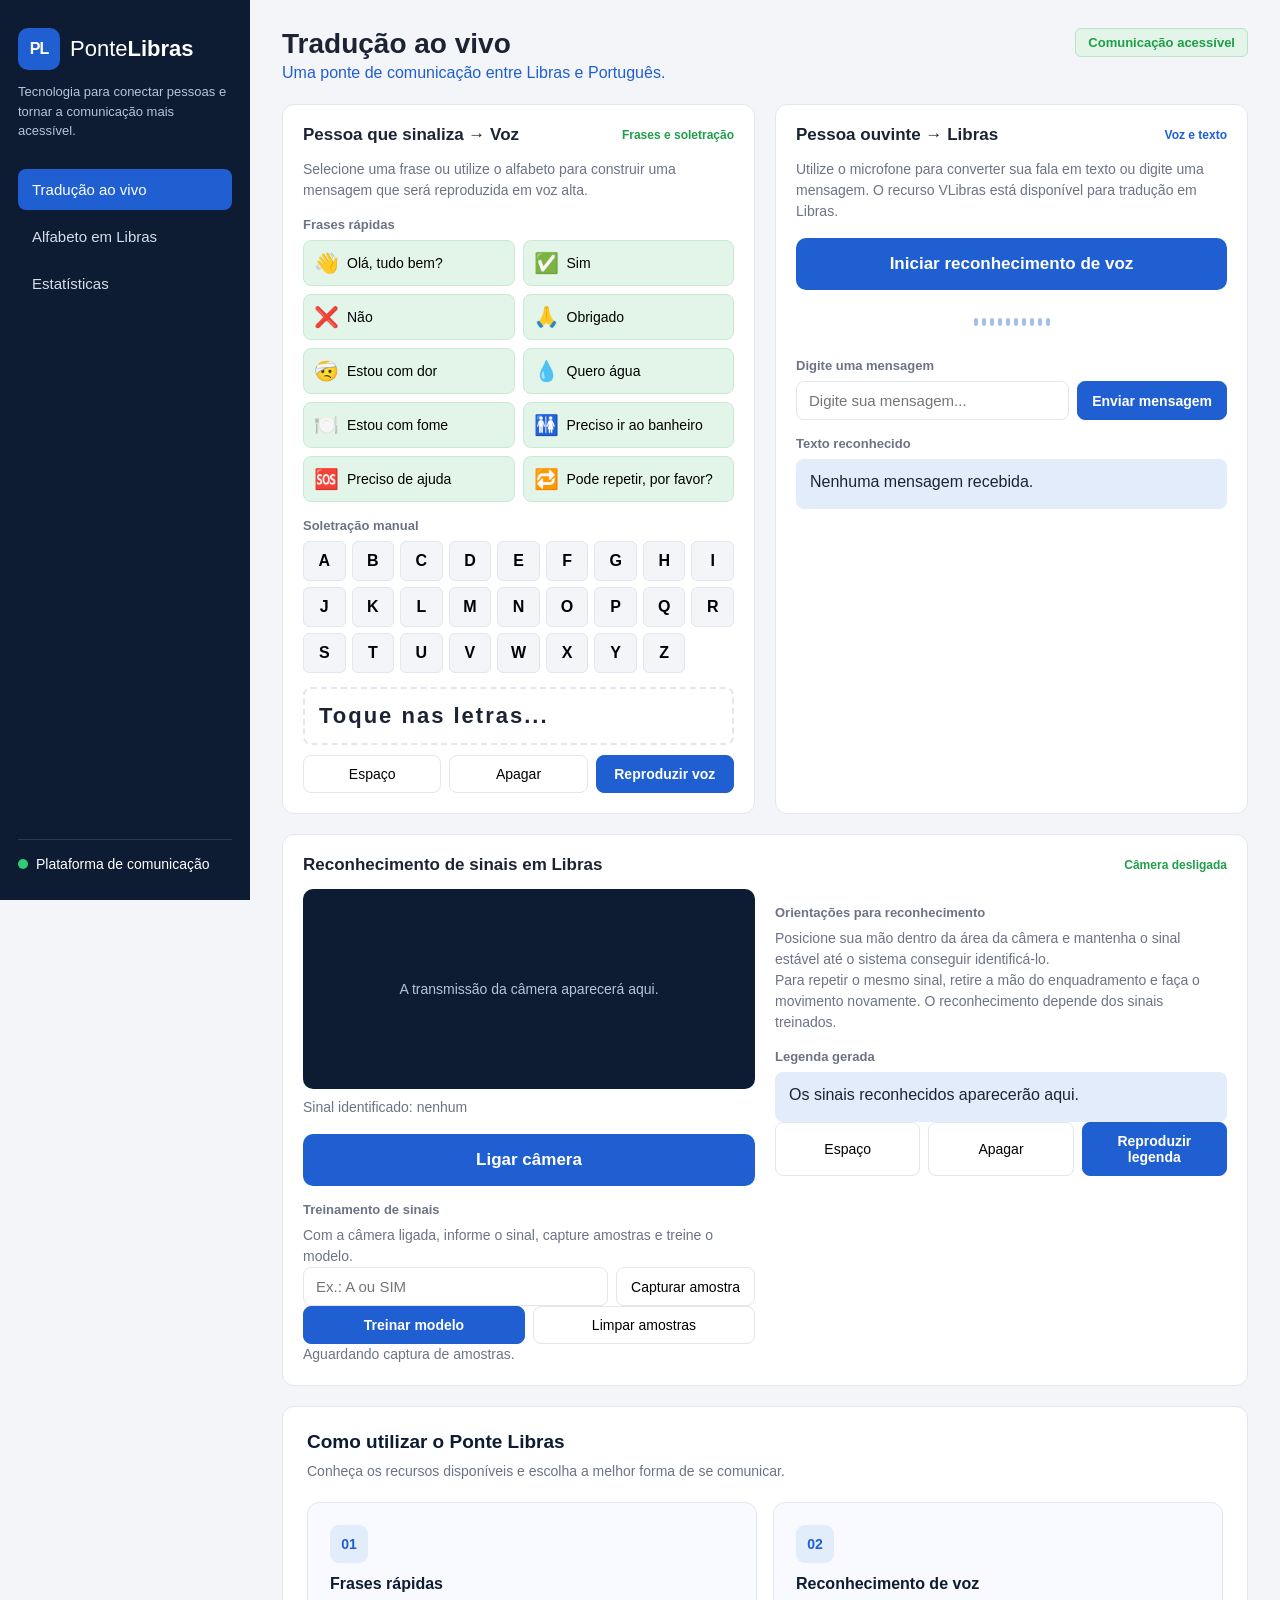
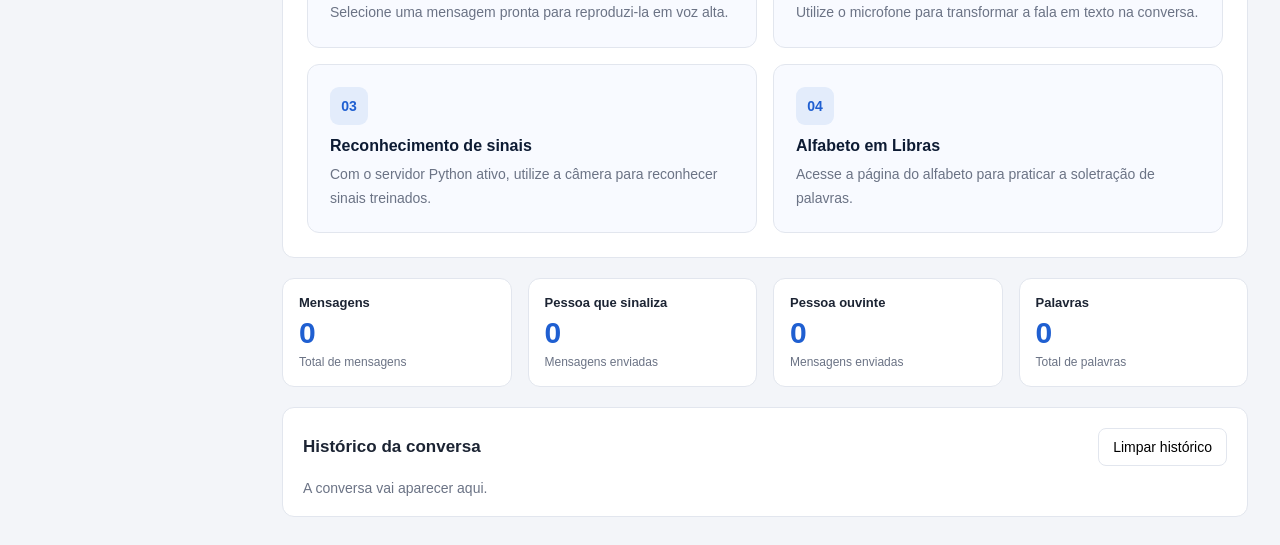
==== commit 18ef5cf4: "feat: adiciona guia de utilizacao e aprimora interface" ====
--- a/index.html
+++ b/index.html
@@ -4,30 +4,12 @@
 <head>
     <meta charset="UTF-8">
     <meta name="viewport" content="width=device-width, initial-scale=1.0">
-    <meta name="description" content="Ponte Libras: plataforma de comunicação acessível entre pessoas surdas e ouvintes.">
+    <meta name="description" content="Ponte Libras: comunicação acessível entre pessoas surdas e ouvintes.">
     <title>Ponte Libras | Tradução ao vivo</title>
     <link rel="stylesheet" href="css/style.css">
-
-    <style>
-        .pular-conteudo {
-            position: absolute;
-            top: -100px;
-            left: 12px;
-            z-index: 1000;
-            padding: 12px 16px;
-            background: #ffffff;
-            color: #0d1b33;
-            border: 2px solid #1f5fd1;
-            border-radius: 8px;
-        }
-
-        .pular-conteudo:focus {
-            top: 12px;
-        }
-    </style>
 </head>
-
 <body>
+
     <a href="#conteudo-principal" class="pular-conteudo">
         Pular para o conteúdo principal
     </a>
@@ -48,14 +30,8 @@
             <a href="index.html" class="ativo" aria-current="page">
                 Tradução ao vivo
             </a>
-
-            <a href="alfabeto.html">
-                Alfabeto em Libras
-            </a>
-
-            <a href="estatisticas.html">
-                Estatísticas
-            </a>
+            <a href="alfabeto.html">Alfabeto em Libras</a>
+            <a href="estatisticas.html">Estatísticas</a>
         </nav>
 
         <div class="status">
@@ -70,25 +46,18 @@
         <header class="topo">
             <div>
                 <h1>Tradução ao vivo</h1>
-                <p>
-                    Uma ponte de comunicação entre
-                    Libras e Português.
-                </p>
-            </div>
-
+                <p>Uma ponte de comunicação entre Libras e Português.</p>
+            </div>
             <span class="selo">Comunicação acessível</span>
         </header>
 
         <!-- TRADUÇÃO NOS DOIS SENTIDOS -->
         <section class="cartoes" aria-label="Ferramentas de tradução">
 
-            <!-- PESSOA QUE SINALIZA -->
             <article class="cartao">
                 <div class="cartao-topo">
                     <h2>Pessoa que sinaliza → Voz</h2>
-                    <span class="ao-vivo verde">
-                        Frases e soletração
-                    </span>
+                    <span class="ao-vivo verde">Frases e soletração</span>
                 </div>
 
                 <p class="dica">
@@ -105,7 +74,7 @@
 
                 <div class="palavra-montada">
                     <span id="palavra" aria-live="polite">
-                        Selecione as letras para começar.
+                        Toque nas letras...
                     </span>
                 </div>
 
@@ -113,24 +82,19 @@
                     <button type="button" onclick="adicionarEspaco()">
                         Espaço
                     </button>
-
                     <button type="button" onclick="apagarLetra()">
                         Apagar
                     </button>
-
                     <button type="button" class="principal" onclick="enviarPalavra()">
                         Reproduzir voz
                     </button>
                 </div>
             </article>
 
-            <!-- PESSOA OUVINTE -->
             <article class="cartao">
                 <div class="cartao-topo">
                     <h2>Pessoa ouvinte → Libras</h2>
-                    <span class="ao-vivo azul">
-                        Voz e texto
-                    </span>
+                    <span class="ao-vivo azul">Voz e texto</span>
                 </div>
 
                 <p class="dica">
@@ -157,7 +121,6 @@
                 </div>
 
                 <h3>Digite uma mensagem</h3>
-
                 <div class="digitar">
                     <input
                         type="text"
@@ -165,7 +128,6 @@
                         aria-label="Mensagem da pessoa ouvinte"
                         placeholder="Digite sua mensagem..."
                     >
-
                     <button
                         type="button"
                         class="principal"
@@ -176,7 +138,6 @@
                 </div>
 
                 <h3>Texto reconhecido</h3>
-
                 <p
                     id="ultimoTextoOuvinte"
                     class="detectado"
@@ -190,17 +151,11 @@
 
         <!-- RECONHECIMENTO DE SINAIS -->
         <section class="cartao camera-secao" aria-labelledby="titulo-camera">
-
             <div class="cartao-topo">
                 <h2 id="titulo-camera">
                     Reconhecimento de sinais em Libras
                 </h2>
-
-                <span
-                    class="ao-vivo verde"
-                    id="statusCamera"
-                    role="status"
-                >
+                <span class="ao-vivo verde" id="statusCamera" role="status">
                     Câmera desligada
                 </span>
             </div>
@@ -226,14 +181,11 @@
                         Ligar câmera
                     </button>
 
-                    <!-- TREINAMENTO -->
                     <div class="treino-libras">
                         <h3>Treinamento de sinais</h3>
-
                         <p class="dica">
                             Com a câmera ligada, informe o sinal,
-                            capture amostras e treine o modelo
-                            de reconhecimento.
+                            capture amostras e treine o modelo.
                         </p>
 
                         <div class="digitar">
@@ -244,7 +196,6 @@
                                 placeholder="Ex.: A ou SIM"
                                 maxlength="20"
                             >
-
                             <button
                                 type="button"
                                 onclick="capturarAmostraLibras()"
@@ -261,7 +212,6 @@
                             >
                                 Treinar modelo
                             </button>
-
                             <button
                                 type="button"
                                 onclick="limparAmostrasLibras()"
@@ -270,20 +220,14 @@
                             </button>
                         </div>
 
-                        <p
-                            id="infoTreinoLibras"
-                            class="dica"
-                            role="status"
-                        >
+                        <p id="infoTreinoLibras" class="dica" role="status">
                             Aguardando captura de amostras.
                         </p>
                     </div>
                 </div>
 
-                <!-- LEGENDA -->
                 <div>
                     <h3>Orientações para reconhecimento</h3>
-
                     <p class="dica">
                         Posicione sua mão dentro da área da câmera
                         e mantenha o sinal estável até o sistema
@@ -293,12 +237,10 @@
                     <p class="dica">
                         Para repetir o mesmo sinal, retire a mão
                         do enquadramento e faça o movimento novamente.
-                        O reconhecimento depende dos sinais
-                        previamente treinados.
+                        O reconhecimento depende dos sinais treinados.
                     </p>
 
                     <h3>Legenda gerada</h3>
-
                     <p
                         id="legenda"
                         class="detectado"
@@ -309,20 +251,12 @@
                     </p>
 
                     <div class="botoes">
-                        <button
-                            type="button"
-                            onclick="espacoLegenda()"
-                        >
+                        <button type="button" onclick="espacoLegenda()">
                             Espaço
                         </button>
-
-                        <button
-                            type="button"
-                            onclick="apagarLegenda()"
-                        >
+                        <button type="button" onclick="apagarLegenda()">
                             Apagar
                         </button>
-
                         <button
                             type="button"
                             class="principal"
@@ -335,6 +269,56 @@
             </div>
         </section>
 
+        <!-- NOVO: GUIA DE UTILIZAÇÃO -->
+        <section class="cartao guia-uso" aria-labelledby="titulo-guia">
+            <div class="cartao-topo">
+                <h2 id="titulo-guia">Como utilizar o Ponte Libras</h2>
+            </div>
+
+            <p class="dica">
+                Conheça os recursos disponíveis e escolha
+                a melhor forma de se comunicar.
+            </p>
+
+            <div class="guia-grade">
+                <article class="guia-item">
+                    <span class="guia-numero" aria-hidden="true">01</span>
+                    <h3>Frases rápidas</h3>
+                    <p>
+                        Selecione uma mensagem pronta para
+                        reproduzi-la em voz alta.
+                    </p>
+                </article>
+
+                <article class="guia-item">
+                    <span class="guia-numero" aria-hidden="true">02</span>
+                    <h3>Reconhecimento de voz</h3>
+                    <p>
+                        Utilize o microfone para transformar
+                        a fala em texto na conversa.
+                    </p>
+                </article>
+
+                <article class="guia-item">
+                    <span class="guia-numero" aria-hidden="true">03</span>
+                    <h3>Reconhecimento de sinais</h3>
+                    <p>
+                        Com o servidor Python ativo, utilize
+                        a câmera para reconhecer sinais treinados.
+                    </p>
+                </article>
+
+                <article class="guia-item">
+                    <span class="guia-numero" aria-hidden="true">04</span>
+                    <h3>Alfabeto em Libras</h3>
+                    <p>
+                        Acesse a página do alfabeto para
+                        praticar a soletração de palavras.
+                    </p>
+                </article>
+            </div>
+        </section>
+
         <!-- INDICADORES -->
         <section class="numeros" aria-label="Indicadores da conversa">
             <div class="numero">
@@ -365,10 +349,7 @@
         <!-- HISTÓRICO -->
         <section class="cartao conversa" aria-labelledby="titulo-conversa">
             <div class="cartao-topo">
-                <h2 id="titulo-conversa">
-                    Histórico da conversa
-                </h2>
-
+                <h2 id="titulo-conversa">Histórico da conversa</h2>
                 <button
                     type="button"
                     onclick="limparConversa()"
@@ -380,13 +361,14 @@
 
             <div id="mensagens" aria-label="Mensagens da conversa">
                 <p class="vazio">
-                    Nenhuma mensagem registrada nesta conversa.
+                    A conversa vai aparecer aqui.
                 </p>
             </div>
         </section>
+
     </main>
 
-    <!-- INTEGRAÇÃO VLIBRAS -->
+    <!-- VLIBRAS -->
     <div vw class="enabled">
         <div vw-access-button class="active"></div>
         <div vw-plugin-wrapper>
@@ -401,8 +383,8 @@
         }
     </script>
 
-    <!-- SCRIPTS DA APLICAÇÃO -->
     <script src="js/script.js"></script>
     <script src="js/camera.js"></script>
+
 </body>
 </html>
--- a/css/style.css
+++ b/css/style.css
@@ -731,3 +731,177 @@
         min-width: 90px;
     }
 }
+
+
+/* =========================================
+   GUIA DE UTILIZAÇÃO - PONTE LIBRAS
+   ========================================= */
+
+.guia-uso {
+    margin-top: 20px;
+    padding: 24px;
+}
+
+.guia-uso .cartao-topo {
+    margin-bottom: 8px;
+}
+
+.guia-uso .cartao-topo h2 {
+    font-size: 19px;
+    font-weight: 700;
+    color: var(--azul-escuro);
+}
+
+.guia-grade {
+    display: grid;
+    grid-template-columns: repeat(2, minmax(0, 1fr));
+    gap: 16px;
+    margin-top: 20px;
+}
+
+.guia-item {
+    position: relative;
+    padding: 22px;
+    background: #f8faff;
+    border: 1px solid var(--borda);
+    border-radius: 12px;
+    transition: border-color 0.2s ease,
+                transform 0.2s ease,
+                box-shadow 0.2s ease;
+}
+
+.guia-item:hover {
+    border-color: var(--azul);
+    transform: translateY(-2px);
+    box-shadow: 0 4px 14px rgba(13, 27, 51, 0.06);
+}
+
+.guia-numero {
+    display: inline-flex;
+    align-items: center;
+    justify-content: center;
+    width: 38px;
+    height: 38px;
+    background: var(--azul-claro);
+    color: var(--azul);
+    font-size: 14px;
+    font-weight: 700;
+    border-radius: 9px;
+    margin-bottom: 12px;
+}
+
+.guia-item h3 {
+    color: var(--azul-escuro);
+    font-size: 16px;
+    font-weight: 700;
+    margin: 0 0 8px;
+}
+
+.guia-item p {
+    color: var(--cinza);
+    font-size: 14px;
+    line-height: 1.7;
+}
+
+/* =========================================
+   MELHORIAS VISUAIS
+   ========================================= */
+
+.logo-icone {
+    display: inline-flex;
+    align-items: center;
+    justify-content: center;
+    width: 42px;
+    height: 42px;
+    background: var(--azul);
+    border-radius: 10px;
+    color: #ffffff;
+    font-size: 16px;
+    font-weight: 800;
+    letter-spacing: -1px;
+}
+
+.cartao,
+.numero {
+    transition: box-shadow 0.2s ease;
+}
+
+.cartao:hover {
+    box-shadow: 0 4px 16px rgba(13, 27, 51, 0.04);
+}
+
+.cartao-topo {
+    gap: 12px;
+    flex-wrap: wrap;
+}
+
+button {
+    transition: background-color 0.2s ease,
+                border-color 0.2s ease;
+}
+
+button:focus-visible,
+a:focus-visible,
+input:focus-visible {
+    outline: 3px solid var(--azul);
+    outline-offset: 3px;
+}
+
+/* Link de acessibilidade */
+.pular-conteudo {
+    position: absolute;
+    top: -100px;
+    left: 12px;
+    z-index: 1000;
+    background: #ffffff;
+    color: var(--azul-escuro);
+    border: 2px solid var(--azul);
+    border-radius: 8px;
+    padding: 12px 16px;
+    font-weight: 600;
+}
+
+.pular-conteudo:focus {
+    top: 12px;
+}
+
+/* =========================================
+   RESPONSIVIDADE
+   ========================================= */
+
+@media (max-width: 900px) {
+    .guia-grade {
+        grid-template-columns: repeat(2, minmax(0, 1fr));
+    }
+}
+
+@media (max-width: 600px) {
+    .guia-uso {
+        padding: 16px;
+    }
+
+    .guia-grade {
+        grid-template-columns: 1fr;
+        gap: 12px;
+    }
+
+    .guia-item {
+        padding: 18px;
+    }
+
+    .guia-uso .cartao-topo h2 {
+        font-size: 18px;
+    }
+}
+
+@media (prefers-reduced-motion: reduce) {
+    .guia-item,
+    .cartao,
+    button {
+        transition: none;
+    }
+
+    .guia-item:hover {
+        transform: none;
+    }
+}
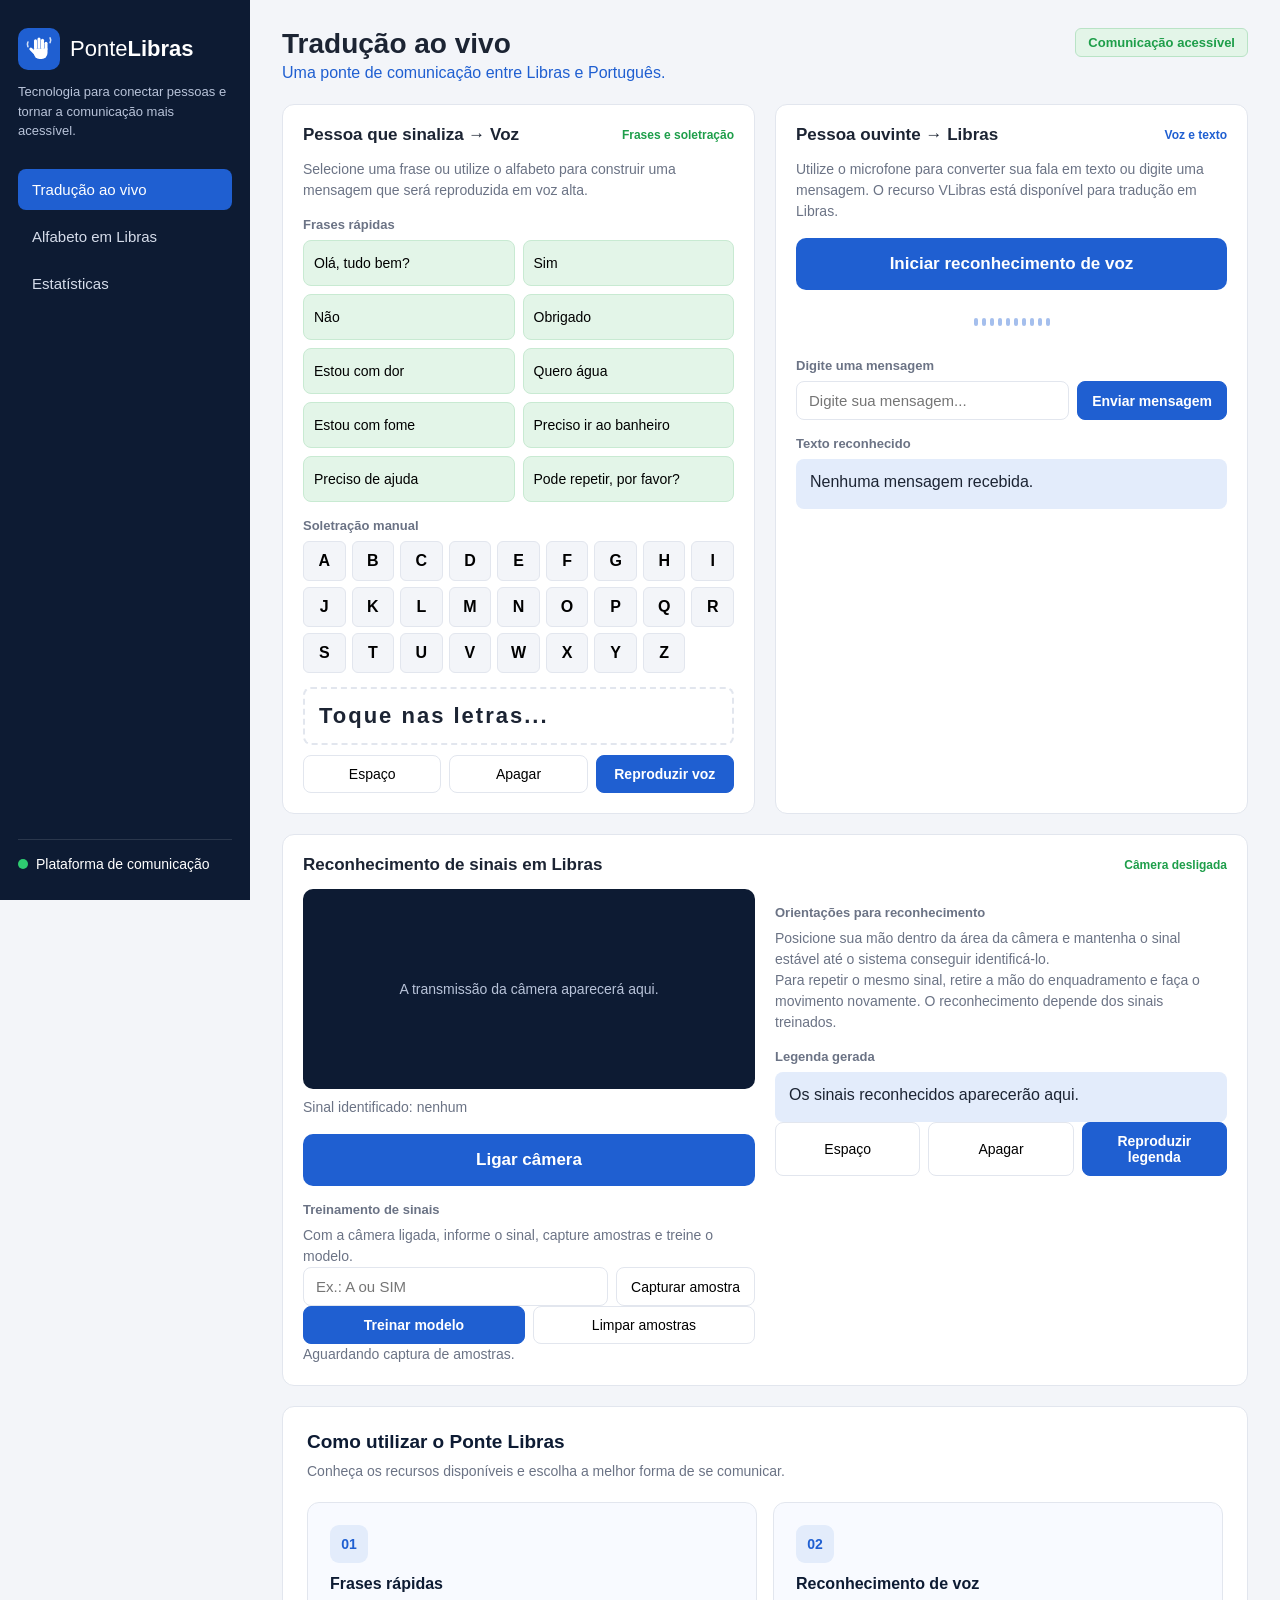
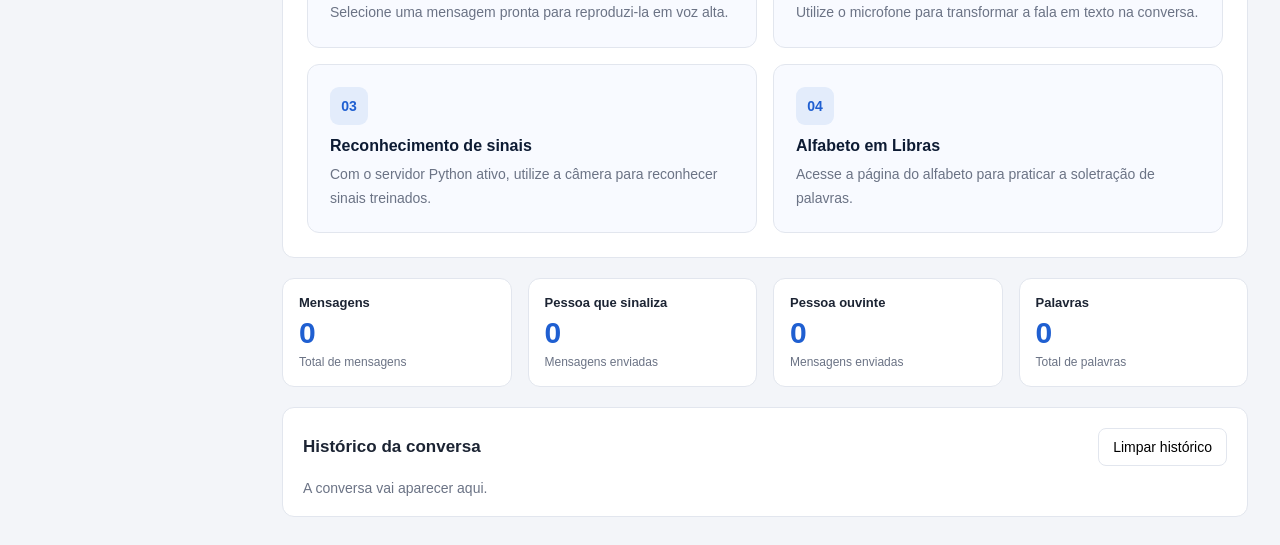
==== commit e81bd0cd: "style: adicionado a  logo da mao em libras no menu" ====
--- a/index.html
+++ b/index.html
@@ -17,7 +17,19 @@
     <!-- MENU LATERAL -->
     <aside class="menu">
         <div class="logo">
-            <span class="logo-icone" aria-hidden="true">PL</span>
+            <span class="logo-icone" aria-hidden="true">
+                <svg viewBox="0 0 24 24" focusable="false">
+                    <g stroke="#fff" stroke-linecap="round" stroke-width="2.6" fill="none">
+                        <path d="M9 11 V5"/>
+                        <path d="M12 10.5 V3.5"/>
+                        <path d="M15 11 V4.5"/>
+                        <path d="M18 12 V7"/>
+                        <path d="M8.5 15.5 L5 12"/>
+                    </g>
+                    <path d="M7.5 11.5 h11.8 v4 a5 5 0 0 1 -5 5 h-1.8 a5 5 0 0 1 -5 -5 z" fill="#fff"/>
+                    <path d="M2.5 6 q-1 2 0 4 M21.5 2.5 q1.2 2 0 4" stroke="#fff" stroke-width="1.4" fill="none" stroke-linecap="round" opacity=".8"/>
+                </svg>
+            </span>
             <span>Ponte<b>Libras</b></span>
         </div>
 
--- a/css/style.css
+++ b/css/style.css
@@ -234,10 +234,6 @@
     min-height: 46px;
 }
 
-.frase span {
-    font-size: 20px;
-}
-
 .frase:hover {
     background: #d0eeda;
 }
@@ -400,7 +396,7 @@
 
 .mensagem {
     position: relative;
-    padding: 12px 50px 12px 14px;
+    padding: 12px 80px 12px 14px;
     border-radius: 10px;
     border: 1px solid;
 }
@@ -434,9 +430,17 @@
     right: 10px;
     top: 50%;
     transform: translateY(-50%);
-    border: none;
-    background: none;
-    font-size: 20px;
+    border: 1px solid var(--borda);
+    background: var(--branco);
+    border-radius: 6px;
+    padding: 4px 10px;
+    font-size: 12px;
+    font-weight: 600;
+    color: var(--azul);
+}
+
+.ouvir-de-novo:hover {
+    border-color: var(--azul);
 }
 
 /* ---------- ALFABETO ---------- */
@@ -905,3 +909,80 @@
         transform: none;
     }
 }
+
+
+/* ================================
+   PÁGINAS DE ALFABETO E ESTATÍSTICAS
+   (mesmo padrão visual do index)
+   ================================ */
+
+.secao-espaco {
+    margin-top: 20px;
+}
+
+.cartao .painel-letra {
+    margin-top: 8px;
+    min-height: 160px;
+}
+
+.secao-espaco .grade-alfabeto {
+    margin-top: 16px;
+}
+
+.bloco-grafico {
+    margin-top: 14px;
+}
+
+.cartoes-modelo {
+    display: grid;
+    grid-template-columns: repeat(auto-fit, minmax(160px, 1fr));
+    gap: 12px;
+    margin-top: 16px;
+}
+
+.formula-centro {
+    margin-top: 14px;
+    text-align: center;
+}
+
+.detalhes-calculo {
+    margin-top: 14px;
+}
+
+.detalhes-calculo summary {
+    cursor: pointer;
+}
+
+.simulacao-campos {
+    display: flex;
+    gap: 10px;
+    align-items: center;
+    flex-wrap: wrap;
+}
+
+.simulacao-campos input {
+    width: 80px;
+    padding: 10px;
+    border: 1px solid var(--borda);
+    border-radius: 8px;
+    font-size: 15px;
+}
+
+.simulacao-campos button {
+    border: 1px solid var(--borda);
+    border-radius: 8px;
+    padding: 10px 14px;
+}
+
+.simulacao-resultado {
+    margin-top: 14px;
+    font-size: 16px;
+    line-height: 1.6;
+}
+
+/* logo (mão em Libras) */
+.logo-icone svg {
+    width: 28px;
+    height: 28px;
+    display: block;
+}
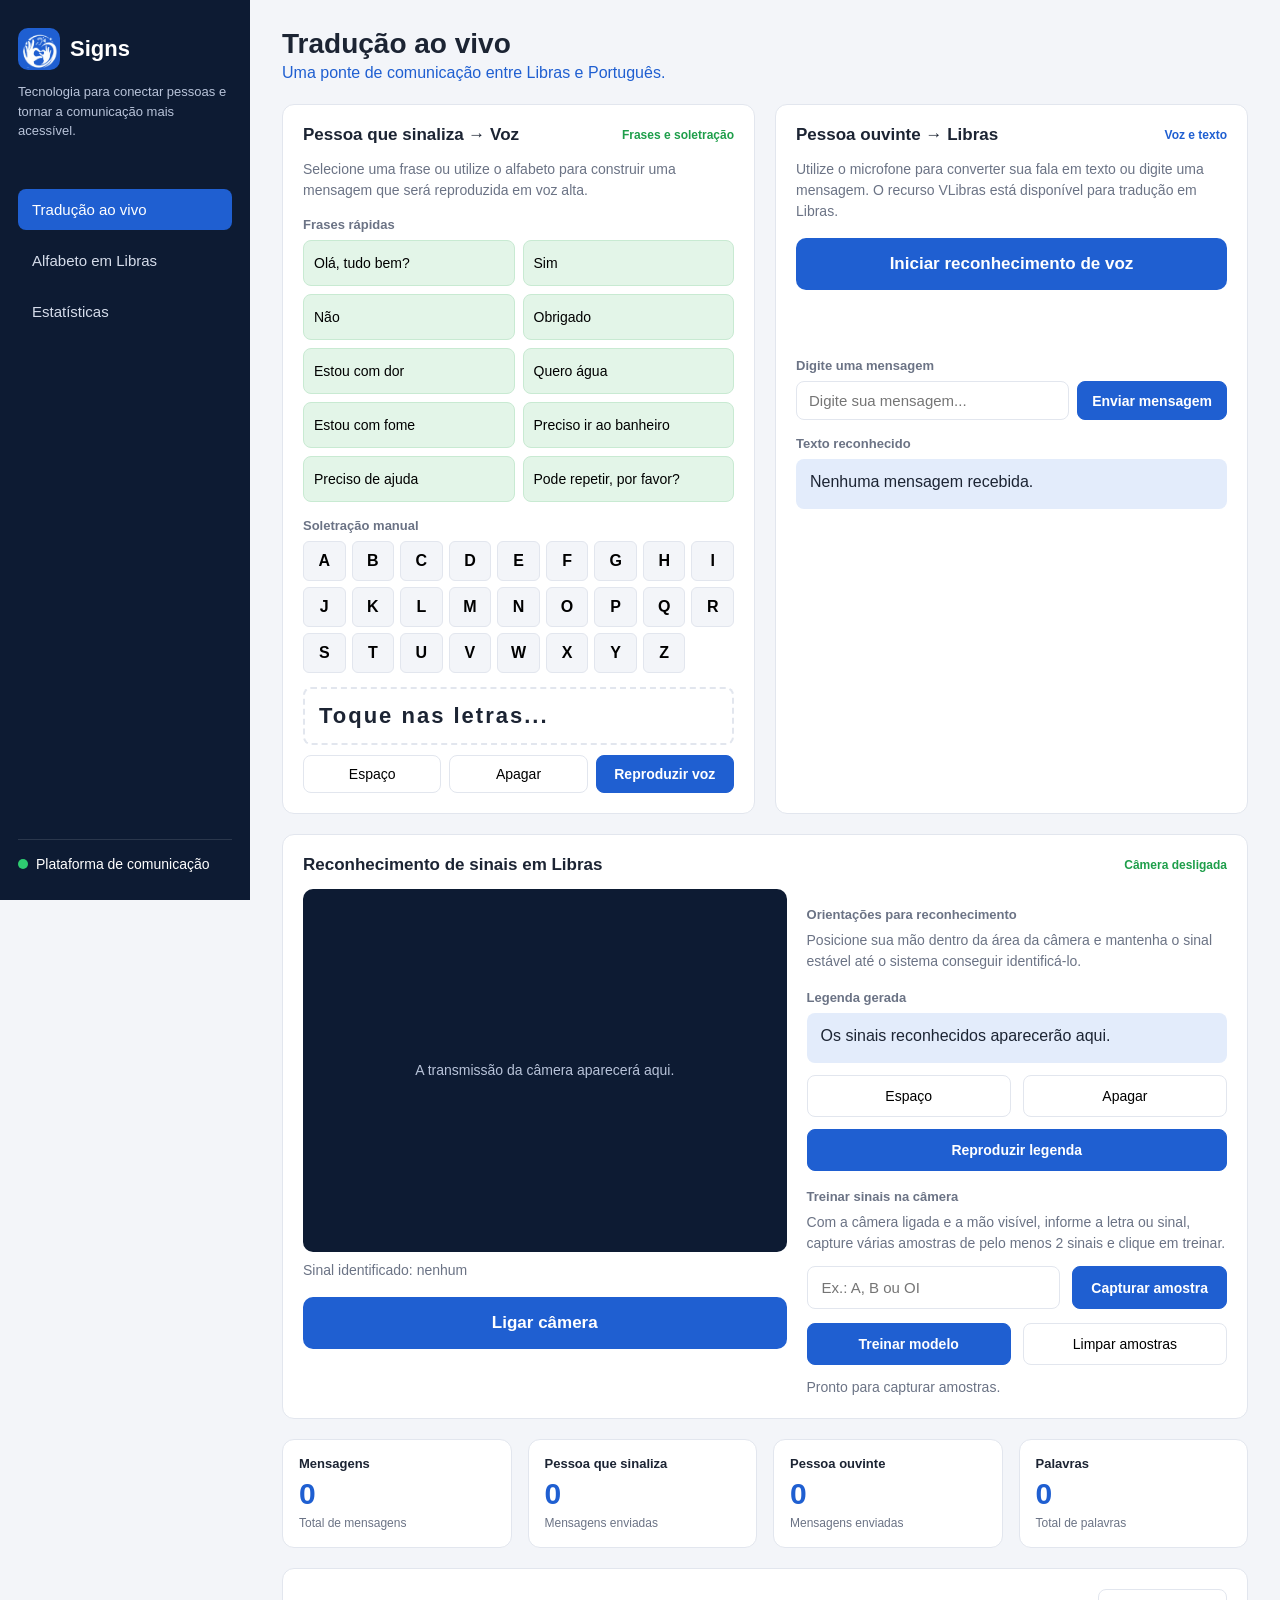
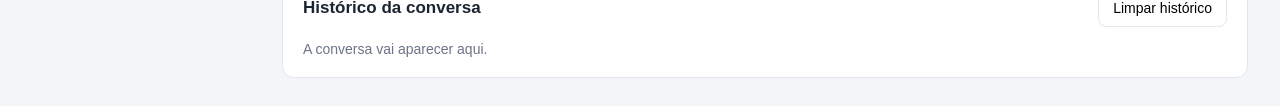
==== commit 34264976: "style: finalização parte visual e funcional do site" ====
--- a/index.html
+++ b/index.html
@@ -1,11 +1,10 @@
-
 <!DOCTYPE html>
 <html lang="pt-BR">
 <head>
     <meta charset="UTF-8">
     <meta name="viewport" content="width=device-width, initial-scale=1.0">
     <meta name="description" content="Ponte Libras: comunicação acessível entre pessoas surdas e ouvintes.">
-    <title>Ponte Libras | Tradução ao vivo</title>
+    <title>Signs | Tradução ao vivo</title>
     <link rel="stylesheet" href="css/style.css">
 </head>
 <body>
@@ -14,68 +13,49 @@
         Pular para o conteúdo principal
     </a>
 
-    <!-- MENU LATERAL -->
-    <aside class="menu">
+    <div class="menu">
         <div class="logo">
             <span class="logo-icone" aria-hidden="true">
-                <svg viewBox="0 0 24 24" focusable="false">
-                    <g stroke="#fff" stroke-linecap="round" stroke-width="2.6" fill="none">
-                        <path d="M9 11 V5"/>
-                        <path d="M12 10.5 V3.5"/>
-                        <path d="M15 11 V4.5"/>
-                        <path d="M18 12 V7"/>
-                        <path d="M8.5 15.5 L5 12"/>
-                    </g>
-                    <path d="M7.5 11.5 h11.8 v4 a5 5 0 0 1 -5 5 h-1.8 a5 5 0 0 1 -5 -5 z" fill="#fff"/>
-                    <path d="M2.5 6 q-1 2 0 4 M21.5 2.5 q1.2 2 0 4" stroke="#fff" stroke-width="1.4" fill="none" stroke-linecap="round" opacity=".8"/>
-                </svg>
+                <img src="./img/alfabeto/LogoSigns.png" alt="Logo Signs">
             </span>
-            <span>Ponte<b>Libras</b></span>
+            <a href="index.html" style="color: inherit; text-decoration: none;"><span><b>Signs</b></span></a>
         </div>
 
         <p class="logo-texto">
-            Tecnologia para conectar pessoas e tornar
-            a comunicação mais acessível.
+            Tecnologia para conectar pessoas e tornar a comunicação mais acessível.
         </p>
 
-        <nav aria-label="Navegação principal">
-            <a href="index.html" class="ativo" aria-current="page">
-                Tradução ao vivo
-            </a>
+        <div class="navegacao">
+            <a href="index.html" class="ativo">Tradução ao vivo</a>
             <a href="alfabeto.html">Alfabeto em Libras</a>
             <a href="estatisticas.html">Estatísticas</a>
-        </nav>
+        </div>
 
         <div class="status">
-            <span class="bolinha" aria-hidden="true"></span>
+            <div class="bolinha"></div>
             Plataforma de comunicação
         </div>
-    </aside>
-
-    <!-- CONTEÚDO PRINCIPAL -->
-    <main id="conteudo-principal" tabindex="-1">
+    </div>
+
+    <main id="conteudo-principal" class="conteudo-principal" tabindex="-1">
 
         <header class="topo">
             <div>
                 <h1>Tradução ao vivo</h1>
                 <p>Uma ponte de comunicação entre Libras e Português.</p>
             </div>
-            <span class="selo">Comunicação acessível</span>
         </header>
 
-        <!-- TRADUÇÃO NOS DOIS SENTIDOS -->
-        <section class="cartoes" aria-label="Ferramentas de tradução">
-
-            <article class="cartao">
+        <div class="cartoes">
+
+            <div class="cartao">
                 <div class="cartao-topo">
                     <h2>Pessoa que sinaliza → Voz</h2>
-                    <span class="ao-vivo verde">Frases e soletração</span>
+                    <div class="ao-vivo verde">Frases e soletração</div>
                 </div>
 
                 <p class="dica">
-                    Selecione uma frase ou utilize o alfabeto
-                    para construir uma mensagem que será
-                    reproduzida em voz alta.
+                    Selecione uma frase ou utilize o alfabeto para construir uma mensagem que será reproduzida em voz alta.
                 </p>
 
                 <h3>Frases rápidas</h3>
@@ -85,9 +65,9 @@
                 <div id="letras" class="letras"></div>
 
                 <div class="palavra-montada">
-                    <span id="palavra" aria-live="polite">
+                    <div id="palavra">
                         Toque nas letras...
-                    </span>
+                    </div>
                 </div>
 
                 <div class="botoes">
@@ -101,19 +81,16 @@
                         Reproduzir voz
                     </button>
                 </div>
-            </article>
-
-            <article class="cartao">
+            </div>
+
+            <div class="cartao">
                 <div class="cartao-topo">
                     <h2>Pessoa ouvinte → Libras</h2>
-                    <span class="ao-vivo azul">Voz e texto</span>
+                    <div class="ao-vivo azul">Voz e texto</div>
                 </div>
 
                 <p class="dica">
-                    Utilize o microfone para converter sua fala
-                    em texto ou digite uma mensagem.
-                    O recurso VLibras está disponível
-                    para tradução em Libras.
+                    Utilize o microfone para converter sua fala em texto ou digite uma mensagem. O recurso VLibras está disponível para tradução em Libras.
                 </p>
 
                 <button
@@ -125,11 +102,11 @@
                     Iniciar reconhecimento de voz
                 </button>
 
-                <div class="onda" id="onda" aria-hidden="true">
-                    <span></span><span></span><span></span>
-                    <span></span><span></span><span></span>
-                    <span></span><span></span><span></span>
-                    <span></span>
+                <div class="onda" id="onda">
+                    <div></div><div></div><div></div>
+                    <div></div><div></div><div></div>
+                    <div></div><div></div><div></div>
+                    <div></div>
                 </div>
 
                 <h3>Digite uma mensagem</h3>
@@ -137,7 +114,6 @@
                     <input
                         type="text"
                         id="textoOuvinte"
-                        aria-label="Mensagem da pessoa ouvinte"
                         placeholder="Digite sua mensagem..."
                     >
                     <button
@@ -150,26 +126,20 @@
                 </div>
 
                 <h3>Texto reconhecido</h3>
-                <p
-                    id="ultimoTextoOuvinte"
-                    class="detectado"
-                    aria-live="polite"
-                    aria-atomic="true"
-                >
+                <p id="ultimoTextoOuvinte" class="detectado">
                     Nenhuma mensagem recebida.
                 </p>
-            </article>
-        </section>
-
-        <!-- RECONHECIMENTO DE SINAIS -->
-        <section class="cartao camera-secao" aria-labelledby="titulo-camera">
+            </div>
+        </div>
+
+        <div class="cartao camera-secao">
             <div class="cartao-topo">
                 <h2 id="titulo-camera">
                     Reconhecimento de sinais em Libras
                 </h2>
-                <span class="ao-vivo verde" id="statusCamera" role="status">
+                <div class="ao-vivo verde" id="statusCamera">
                     Câmera desligada
-                </span>
+                </div>
             </div>
 
             <div class="camera-grade">
@@ -180,7 +150,7 @@
                         </p>
                     </div>
 
-                    <p id="palpite" class="dica" aria-live="polite">
+                    <p id="palpite" class="dica">
                         Sinal identificado: nenhum
                     </p>
 
@@ -192,73 +162,16 @@
                     >
                         Ligar câmera
                     </button>
-
-                    <div class="treino-libras">
-                        <h3>Treinamento de sinais</h3>
-                        <p class="dica">
-                            Com a câmera ligada, informe o sinal,
-                            capture amostras e treine o modelo.
-                        </p>
-
-                        <div class="digitar">
-                            <input
-                                type="text"
-                                id="sinalTreino"
-                                aria-label="Letra ou sinal para treinamento"
-                                placeholder="Ex.: A ou SIM"
-                                maxlength="20"
-                            >
-                            <button
-                                type="button"
-                                onclick="capturarAmostraLibras()"
-                            >
-                                Capturar amostra
-                            </button>
-                        </div>
-
-                        <div class="botoes">
-                            <button
-                                type="button"
-                                class="principal"
-                                onclick="treinarLibras()"
-                            >
-                                Treinar modelo
-                            </button>
-                            <button
-                                type="button"
-                                onclick="limparAmostrasLibras()"
-                            >
-                                Limpar amostras
-                            </button>
-                        </div>
-
-                        <p id="infoTreinoLibras" class="dica" role="status">
-                            Aguardando captura de amostras.
-                        </p>
-                    </div>
                 </div>
 
                 <div>
                     <h3>Orientações para reconhecimento</h3>
                     <p class="dica">
-                        Posicione sua mão dentro da área da câmera
-                        e mantenha o sinal estável até o sistema
-                        conseguir identificá-lo.
-                    </p>
-
-                    <p class="dica">
-                        Para repetir o mesmo sinal, retire a mão
-                        do enquadramento e faça o movimento novamente.
-                        O reconhecimento depende dos sinais treinados.
+                        Posicione sua mão dentro da área da câmera e mantenha o sinal estável até o sistema conseguir identificá-lo.
                     </p>
 
                     <h3>Legenda gerada</h3>
-                    <p
-                        id="legenda"
-                        class="detectado"
-                        aria-live="polite"
-                        aria-atomic="true"
-                    >
+                    <p id="legenda" class="detectado">
                         Os sinais reconhecidos aparecerão aqui.
                     </p>
 
@@ -277,62 +190,44 @@
                             Reproduzir legenda
                         </button>
                     </div>
-                </div>
-            </div>
-        </section>
-
-        <!-- NOVO: GUIA DE UTILIZAÇÃO -->
-        <section class="cartao guia-uso" aria-labelledby="titulo-guia">
-            <div class="cartao-topo">
-                <h2 id="titulo-guia">Como utilizar o Ponte Libras</h2>
-            </div>
-
-            <p class="dica">
-                Conheça os recursos disponíveis e escolha
-                a melhor forma de se comunicar.
-            </p>
-
-            <div class="guia-grade">
-                <article class="guia-item">
-                    <span class="guia-numero" aria-hidden="true">01</span>
-                    <h3>Frases rápidas</h3>
-                    <p>
-                        Selecione uma mensagem pronta para
-                        reproduzi-la em voz alta.
-                    </p>
-                </article>
-
-                <article class="guia-item">
-                    <span class="guia-numero" aria-hidden="true">02</span>
-                    <h3>Reconhecimento de voz</h3>
-                    <p>
-                        Utilize o microfone para transformar
-                        a fala em texto na conversa.
-                    </p>
-                </article>
-
-                <article class="guia-item">
-                    <span class="guia-numero" aria-hidden="true">03</span>
-                    <h3>Reconhecimento de sinais</h3>
-                    <p>
-                        Com o servidor Python ativo, utilize
-                        a câmera para reconhecer sinais treinados.
-                    </p>
-                </article>
-
-                <article class="guia-item">
-                    <span class="guia-numero" aria-hidden="true">04</span>
-                    <h3>Alfabeto em Libras</h3>
-                    <p>
-                        Acesse a página do alfabeto para
-                        praticar a soletração de palavras.
-                    </p>
-                </article>
-            </div>
-        </section>
-
-        <!-- INDICADORES -->
-        <section class="numeros" aria-label="Indicadores da conversa">
+
+                    <h3>Treinar sinais na câmera</h3>
+                    <p class="dica">
+                        Com a câmera ligada e a mão visível, informe a letra ou sinal, capture várias amostras de pelo menos 2 sinais e clique em treinar.
+                    </p>
+
+                    <div class="digitar">
+                        <input
+                            type="text"
+                            id="sinalTreino"
+                            placeholder="Ex.: A, B ou OI"
+                        >
+                        <button
+                            type="button"
+                            class="principal"
+                            onclick="capturarAmostraLibras()"
+                        >
+                            Capturar amostra
+                        </button>
+                    </div>
+
+                    <div class="botoes">
+                        <button type="button" class="principal" onclick="treinarLibras()">
+                            Treinar modelo
+                        </button>
+                        <button type="button" onclick="limparAmostrasLibras()">
+                            Limpar amostras
+                        </button>
+                    </div>
+
+                    <p id="infoTreinoLibras" class="dica">
+                        Pronto para capturar amostras.
+                    </p>
+                </div>
+            </div>
+        </div>
+
+        <div class="numeros">
             <div class="numero">
                 <p>Mensagens</p>
                 <strong id="totalMensagens">0</strong>
@@ -356,31 +251,25 @@
                 <strong id="totalPalavras">0</strong>
                 <span>Total de palavras</span>
             </div>
-        </section>
-
-        <!-- HISTÓRICO -->
-        <section class="cartao conversa" aria-labelledby="titulo-conversa">
+        </div>
+
+        <div class="cartao conversa">
             <div class="cartao-topo">
-                <h2 id="titulo-conversa">Histórico da conversa</h2>
-                <button
-                    type="button"
-                    onclick="limparConversa()"
-                    aria-label="Limpar histórico da conversa"
-                >
+                <h2>Histórico da conversa</h2>
+                <button type="button" onclick="limparConversa()">
                     Limpar histórico
                 </button>
             </div>
 
-            <div id="mensagens" aria-label="Mensagens da conversa">
+            <div id="mensagens">
                 <p class="vazio">
                     A conversa vai aparecer aqui.
                 </p>
             </div>
-        </section>
+        </div>
 
     </main>
 
-    <!-- VLIBRAS -->
     <div vw class="enabled">
         <div vw-access-button class="active"></div>
         <div vw-plugin-wrapper>
@@ -399,4 +288,4 @@
     <script src="js/camera.js"></script>
 
 </body>
-</html>
+</html>
--- a/css/style.css
+++ b/css/style.css
@@ -1,7 +1,3 @@
-/* ================================
-   PONTE LIBRAS - estilo
-   ================================ */
-
 :root {
     --azul-escuro: #0d1b33;
     --azul: #1f5fd1;
@@ -41,8 +37,6 @@
     outline-offset: 2px;
 }
 
-/* ---------- MENU LATERAL ---------- */
-
 .menu {
     width: 250px;
     background: var(--azul-escuro);
@@ -64,6 +58,12 @@
 
 .logo-icone {
     font-size: 30px;
+}
+
+.logo-icone img {
+    width: 35px;
+    height: auto;
+    object-fit: contain;
 }
 
 .logo-texto {
@@ -112,8 +112,6 @@
     border-radius: 50%;
     background: #2ecc71;
 }
-
-/* ---------- CONTEÚDO ---------- */
 
 main {
     flex: 1;
@@ -183,16 +181,19 @@
     font-weight: 700;
 }
 
-.verde { color: var(--verde); }
-.azul { color: var(--azul); }
+.verde {
+    color: var(--verde);
+}
+
+.azul {
+    color: var(--azul);
+}
 
 .dica {
     font-size: 14px;
     color: var(--cinza);
     line-height: 1.5;
 }
-
-/* ---------- BOTÕES ---------- */
 
 .botoes button,
 .digitar button,
@@ -277,7 +278,6 @@
 .botoes button {
     flex: 1;
 }
-
 .microfone {
     width: 100%;
     margin-top: 16px;
@@ -294,7 +294,6 @@
     background: #c62828;
 }
 
-/* ondinha de áudio */
 .onda {
     display: flex;
     justify-content: center;
@@ -346,8 +345,6 @@
     min-height: 50px;
 }
 
-/* ---------- NÚMEROS ---------- */
-
 .numeros {
     display: grid;
     grid-template-columns: repeat(4, 1fr);
@@ -378,8 +375,6 @@
     font-size: 12px;
     color: var(--cinza);
 }
-
-/* ---------- CONVERSA ---------- */
 
 #mensagens {
     display: flex;
@@ -442,9 +437,6 @@
 .ouvir-de-novo:hover {
     border-color: var(--azul);
 }
-
-/* ---------- ALFABETO ---------- */
-
 .grade-alfabeto {
     display: grid;
     grid-template-columns: repeat(auto-fill, minmax(120px, 1fr));
@@ -482,8 +474,6 @@
     border-color: var(--verde);
     background: var(--verde-claro);
 }
-
-/* ---------- CALCULADORA PYTHON ---------- */
 
 .campos {
     display: flex;
@@ -531,9 +521,6 @@
     color: var(--cinza);
     font-size: 14px;
 }
-
-/* ---------- CELULAR ---------- */
-
 @media (max-width: 900px) {
     body {
         flex-direction: column;
@@ -572,10 +559,16 @@
     .letras {
         grid-template-columns: repeat(7, 1fr);
     }
-}
-
-
-/* ---------- PAINEL DA LETRA (alfabeto) ---------- */
+
+    .camera-grade {
+        grid-template-columns: 1fr;
+    }
+
+    .painel-letra {
+        flex-direction: column;
+        text-align: center;
+    }
+}
 
 .painel-letra {
     display: flex;
@@ -585,13 +578,13 @@
 }
 
 .painel-letra img {
-    width: 160px;
-    height: 160px;
+    width: 200px;
+    height: 200px;
     object-fit: contain;
 }
 
 .painel-letra strong {
-    font-size: 90px;
+    font-size: 56px;
     line-height: 1;
     color: var(--azul);
 }
@@ -600,8 +593,6 @@
     font-size: 16px;
     color: var(--cinza);
 }
-
-/* ---------- CÂMERA (tradução ao vivo) ---------- */
 
 .camera-secao {
     margin-top: 20px;
@@ -633,8 +624,6 @@
     color: #b8c3d9;
     font-size: 14px;
 }
-
-/* ---------- GRÁFICO (estatísticas) ---------- */
 
 .barra-linha {
     display: grid;
@@ -661,20 +650,6 @@
     color: var(--cinza);
 }
 
-@media (max-width: 900px) {
-    .camera-grade {
-        grid-template-columns: 1fr;
-    }
-
-    .painel-letra {
-        flex-direction: column;
-        text-align: center;
-    }
-}
-
-
-/* RESPONSIVIDADE - MELHORIAS PARA CELULAR */
-
 main {
     min-width: 0;
 }
@@ -688,7 +663,6 @@
     max-width: 100%;
     height: auto;
 }
-
 @media (max-width: 600px) {
     main {
         width: 100%;
@@ -735,11 +709,6 @@
         min-width: 90px;
     }
 }
-
-
-/* =========================================
-   GUIA DE UTILIZAÇÃO - PONTE LIBRAS
-   ========================================= */
 
 .guia-uso {
     margin-top: 20px;
@@ -807,10 +776,6 @@
     line-height: 1.7;
 }
 
-/* =========================================
-   MELHORIAS VISUAIS
-   ========================================= */
-
 .logo-icone {
     display: inline-flex;
     align-items: center;
@@ -851,7 +816,6 @@
     outline-offset: 3px;
 }
 
-/* Link de acessibilidade */
 .pular-conteudo {
     position: absolute;
     top: -100px;
@@ -869,10 +833,6 @@
     top: 12px;
 }
 
-/* =========================================
-   RESPONSIVIDADE
-   ========================================= */
-
 @media (max-width: 900px) {
     .guia-grade {
         grid-template-columns: repeat(2, minmax(0, 1fr));
@@ -909,12 +869,6 @@
         transform: none;
     }
 }
-
-
-/* ================================
-   PÁGINAS DE ALFABETO E ESTATÍSTICAS
-   (mesmo padrão visual do index)
-   ================================ */
 
 .secao-espaco {
     margin-top: 20px;
@@ -979,10 +933,200 @@
     font-size: 16px;
     line-height: 1.6;
 }
-
-/* logo (mão em Libras) */
 .logo-icone svg {
     width: 28px;
     height: 28px;
     display: block;
 }
+
+.cartao-letra img,
+.painel-letra img {
+    mix-blend-mode: multiply;
+}
+.navegacao {
+    display: flex;
+    flex-direction: column;
+    gap: 10px;
+    margin-top: 20px;
+}
+
+.navegacao a {
+    color: #d5dcea;
+    text-decoration: none;
+    padding: 12px 14px;
+    border-radius: 8px;
+    font-size: 15px;
+}
+
+.navegacao a:hover {
+    background: rgba(255, 255, 255, 0.08);
+}
+
+.navegacao a.ativo {
+    background: var(--azul);
+    color: #fff;
+}
+.logo-icone img {
+    width: 60px;
+    height: auto;
+    object-fit: contain;
+}
+.camera-secao .cartao-topo {
+    flex-wrap: wrap;
+    gap: 10px;
+}
+
+.camera-secao .cartao-topo h2 {
+    min-width: 0;
+    flex: 1 1 220px;
+}
+
+.camera-grade {
+    display: grid;
+    grid-template-columns: minmax(0, 1.15fr) minmax(0, 1fr);
+    gap: 20px;
+    align-items: start;
+}
+
+.camera-grade > div {
+    min-width: 0;
+}
+
+.area-camera {
+    width: 100%;
+    aspect-ratio: 4 / 3;
+    min-height: 220px;
+    max-height: 420px;
+    overflow: hidden;
+    display: flex;
+    align-items: center;
+    justify-content: center;
+}
+
+.area-camera img,
+#feedVideoLibras {
+    width: 100%;
+    height: 100%;
+    object-fit: cover;
+    display: block;
+}
+
+.camera-secao .digitar {
+    display: flex;
+    flex-wrap: wrap;
+    gap: 10px;
+}
+
+.camera-secao .digitar input {
+    flex: 1 1 160px;
+    min-width: 0;
+}
+
+.camera-secao .botoes {
+    display: flex;
+    flex-wrap: wrap;
+    gap: 10px;
+}
+
+.camera-secao .botoes button {
+    flex: 1 1 120px;
+    min-width: 0;
+}
+
+.camera-secao .microfone {
+    width: 100%;
+}
+
+@media (max-width: 900px) {
+    .camera-grade {
+        grid-template-columns: 1fr;
+    }
+
+    .area-camera {
+        aspect-ratio: 16 / 10;
+        min-height: 200px;
+        max-height: 320px;
+    }
+}
+
+@media (max-width: 540px) {
+    .camera-secao {
+        padding: 16px;
+    }
+
+    .area-camera {
+        aspect-ratio: 4 / 3;
+        min-height: 180px;
+        max-height: 260px;
+    }
+
+    .camera-secao .digitar button,
+    .camera-secao .botoes button {
+        flex: 1 1 100%;
+    }
+}
+.camera-secao h3 {
+    margin-top: 18px;
+    margin-bottom: 8px;
+}
+
+.camera-secao .digitar {
+    display: flex;
+    flex-wrap: wrap;
+    gap: 12px;
+    margin-top: 12px;
+    margin-bottom: 14px;
+}
+
+.camera-secao .digitar input {
+    flex: 1 1 180px;
+    min-width: 0;
+    padding: 12px 14px;
+}
+
+.camera-secao .digitar button {
+    padding: 12px 18px;
+    white-space: nowrap;
+}
+
+.camera-secao .botoes {
+    display: flex;
+    flex-wrap: wrap;
+    gap: 12px;
+    margin-top: 12px;
+    margin-bottom: 12px;
+}
+
+.camera-secao .botoes button {
+    flex: 1 1 140px;
+    min-width: 0;
+    padding: 12px 16px;
+}
+
+#infoTreinoLibras {
+    margin-top: 12px;
+    line-height: 1.5;
+}
+
+@media (max-width: 600px) {
+    .camera-secao .digitar {
+        flex-direction: column;
+        gap: 12px;
+    }
+
+    .camera-secao .digitar input,
+    .camera-secao .digitar button {
+        width: 100%;
+        flex: none;
+    }
+
+    .camera-secao .botoes {
+        flex-direction: column;
+        gap: 12px;
+    }
+
+    .camera-secao .botoes button {
+        width: 100%;
+        flex: none;
+    }
+}
